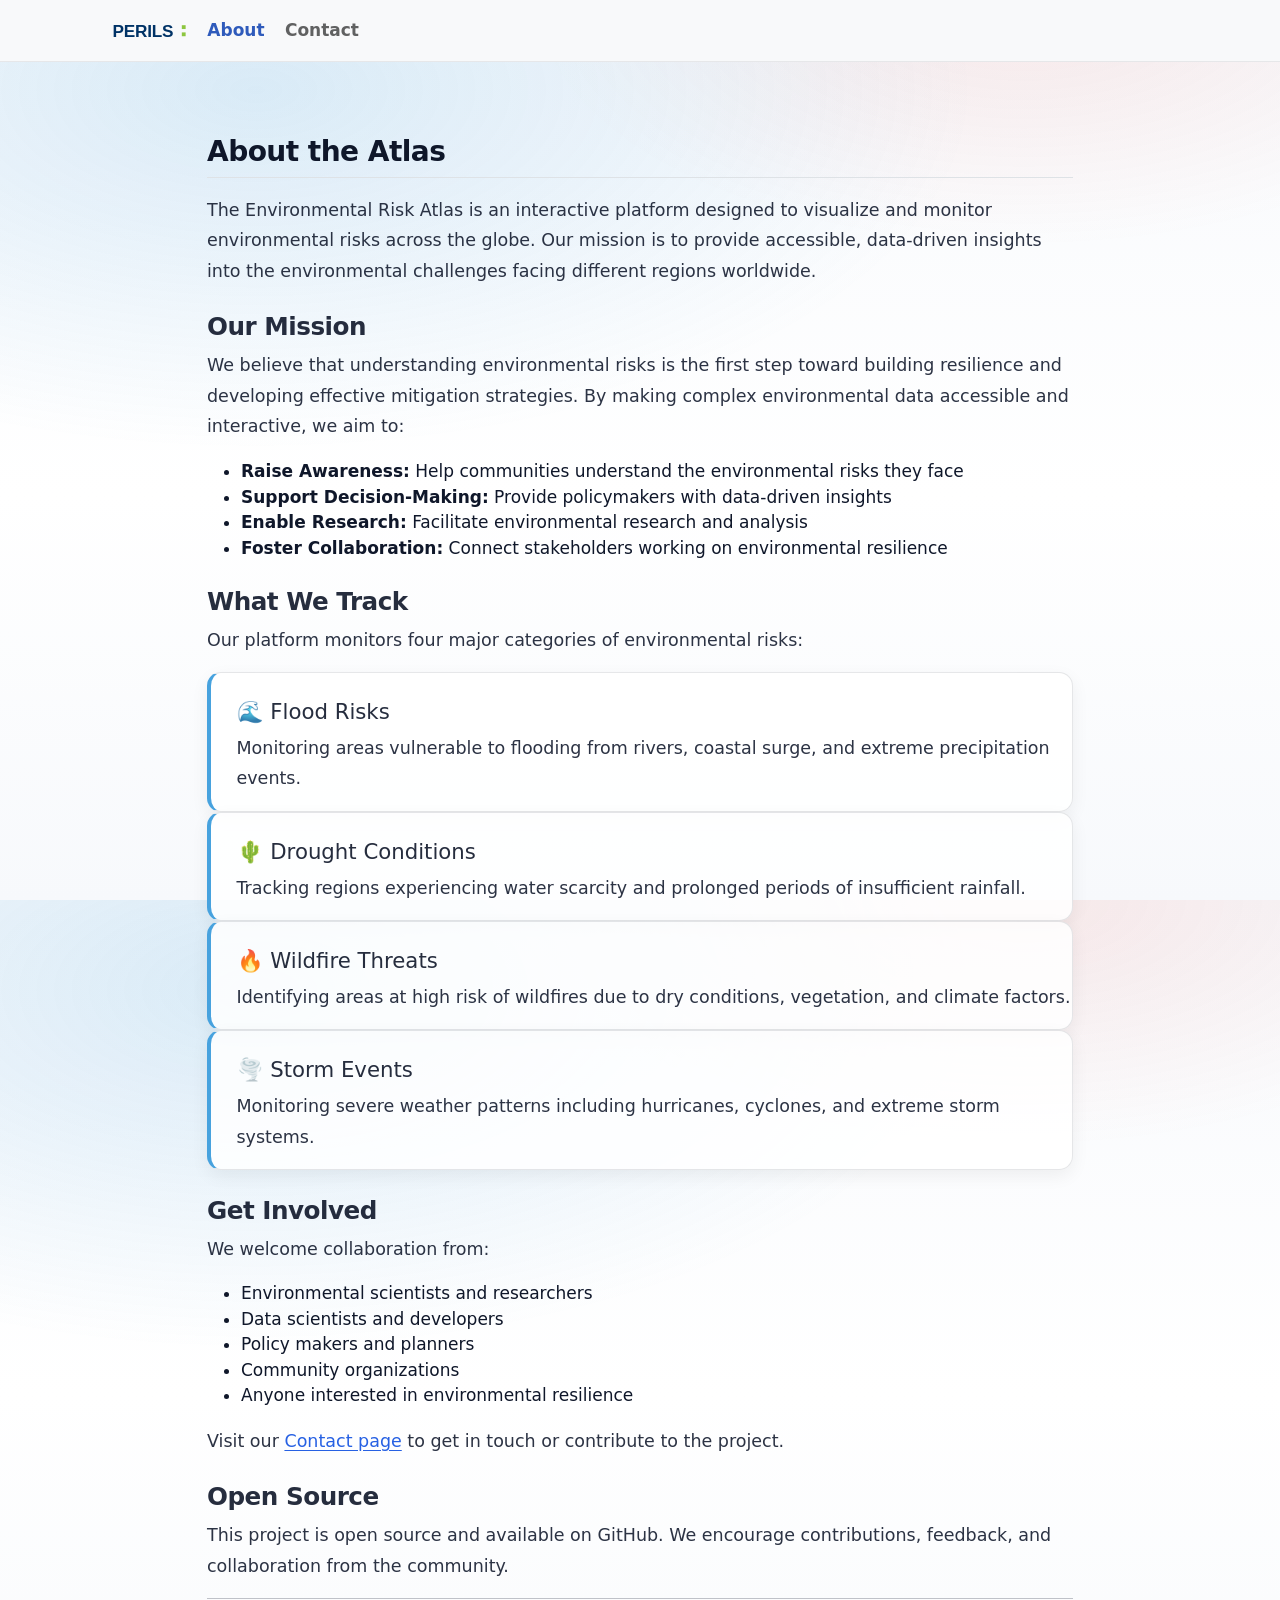
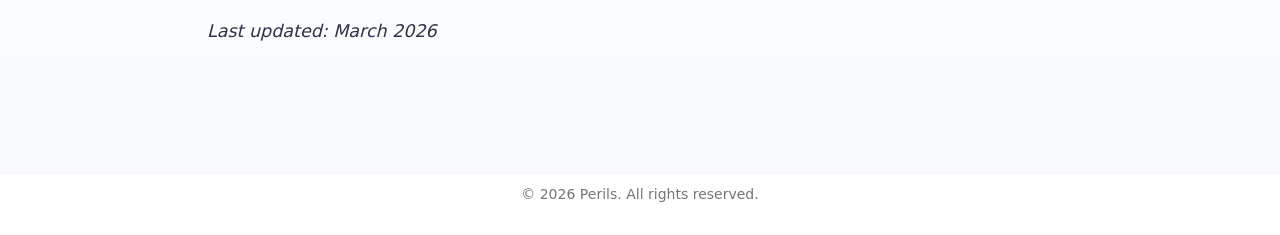
==== docs/pages/about.html @ 340e7e7e "Initial commit" ====
<!DOCTYPE html>
<html xmlns="http://www.w3.org/1999/xhtml" lang="en" xml:lang="en"><head>

<meta charset="utf-8">
<meta name="generator" content="quarto-1.8.25">

<meta name="viewport" content="width=device-width, initial-scale=1.0, user-scalable=yes">


<title>about</title>
<style>
code{white-space: pre-wrap;}
span.smallcaps{font-variant: small-caps;}
div.columns{display: flex; gap: min(4vw, 1.5em);}
div.column{flex: auto; overflow-x: auto;}
div.hanging-indent{margin-left: 1.5em; text-indent: -1.5em;}
ul.task-list{list-style: none;}
ul.task-list li input[type="checkbox"] {
  width: 0.8em;
  margin: 0 0.8em 0.2em -1em; /* quarto-specific, see https://github.com/quarto-dev/quarto-cli/issues/4556 */ 
  vertical-align: middle;
}
</style>


<script src="../site_libs/quarto-nav/quarto-nav.js"></script>
<script src="../site_libs/quarto-nav/headroom.min.js"></script>
<script src="../site_libs/clipboard/clipboard.min.js"></script>
<script src="../site_libs/quarto-search/autocomplete.umd.js"></script>
<script src="../site_libs/quarto-search/fuse.min.js"></script>
<script src="../site_libs/quarto-search/quarto-search.js"></script>
<meta name="quarto:offset" content="../">
<script src="../site_libs/quarto-html/quarto.js" type="module"></script>
<script src="../site_libs/quarto-html/tabsets/tabsets.js" type="module"></script>
<script src="../site_libs/quarto-html/axe/axe-check.js" type="module"></script>
<script src="../site_libs/quarto-html/popper.min.js"></script>
<script src="../site_libs/quarto-html/tippy.umd.min.js"></script>
<script src="../site_libs/quarto-html/anchor.min.js"></script>
<link href="../site_libs/quarto-html/tippy.css" rel="stylesheet">
<link href="../site_libs/quarto-html/quarto-syntax-highlighting-7b89279ff1a6dce999919e0e67d4d9ec.css" rel="stylesheet" id="quarto-text-highlighting-styles">
<script src="../site_libs/bootstrap/bootstrap.min.js"></script>
<link href="../site_libs/bootstrap/bootstrap-icons.css" rel="stylesheet">
<link href="../site_libs/bootstrap/bootstrap-a2e72b71af42ebea85185b4bf20b2885.min.css" rel="stylesheet" append-hash="true" id="quarto-bootstrap" data-mode="light">
<script id="quarto-search-options" type="application/json">{
  "location": "navbar",
  "copy-button": false,
  "collapse-after": 3,
  "panel-placement": "end",
  "type": "overlay",
  "limit": 50,
  "keyboard-shortcut": [
    "f",
    "/",
    "s"
  ],
  "show-item-context": false,
  "language": {
    "search-no-results-text": "No results",
    "search-matching-documents-text": "matching documents",
    "search-copy-link-title": "Copy link to search",
    "search-hide-matches-text": "Hide additional matches",
    "search-more-match-text": "more match in this document",
    "search-more-matches-text": "more matches in this document",
    "search-clear-button-title": "Clear",
    "search-text-placeholder": "",
    "search-detached-cancel-button-title": "Cancel",
    "search-submit-button-title": "Submit",
    "search-label": "Search"
  }
}</script>
<style>html{ scroll-behavior: smooth; }</style>


<link rel="stylesheet" href="../assets/styles.css">
</head>

<body class="nav-fixed fullcontent quarto-light">

<div id="quarto-search-results"></div>
  <header id="quarto-header" class="headroom fixed-top">
    <nav class="navbar navbar-expand-lg " data-bs-theme="dark">
      <div class="navbar-container container-fluid">
      <div class="navbar-brand-container mx-auto">
    <a href="../index.html" class="navbar-brand navbar-brand-logo">
    <img src="../assets/logo.svg" alt="" class="navbar-logo light-content">
    <img src="../assets/logo.svg" alt="" class="navbar-logo dark-content">
    </a>
  </div>
            <div id="quarto-search" class="" title="Search"></div>
          <button class="navbar-toggler" type="button" data-bs-toggle="collapse" data-bs-target="#navbarCollapse" aria-controls="navbarCollapse" role="menu" aria-expanded="false" aria-label="Toggle navigation" onclick="if (window.quartoToggleHeadroom) { window.quartoToggleHeadroom(); }">
  <span class="navbar-toggler-icon"></span>
</button>
          <div class="collapse navbar-collapse" id="navbarCollapse">
            <ul class="navbar-nav navbar-nav-scroll me-auto">
  <li class="nav-item">
    <a class="nav-link active" href="../pages/about.html" aria-current="page"> 
<span class="menu-text">About</span></a>
  </li>  
  <li class="nav-item">
    <a class="nav-link" href="../pages/contact.html"> 
<span class="menu-text">Contact</span></a>
  </li>  
</ul>
          </div> <!-- /navcollapse -->
            <div class="quarto-navbar-tools">
</div>
      </div> <!-- /container-fluid -->
    </nav>
</header>
<!-- content -->
<div id="quarto-content" class="quarto-container page-columns page-rows-contents page-layout-article page-navbar">
<!-- sidebar -->
<!-- margin-sidebar -->
    
<!-- main -->
<main class="content" id="quarto-document-content"><header id="title-block-header" class="quarto-title-block"></header>




<section id="about-the-atlas" class="level2 content-wrap">
<h2 class="anchored" data-anchor-id="about-the-atlas">About the Atlas</h2>
<p>The Environmental Risk Atlas is an interactive platform designed to visualize and monitor environmental risks across the globe. Our mission is to provide accessible, data-driven insights into the environmental challenges facing different regions worldwide.</p>
<section id="our-mission" class="level3">
<h3 class="anchored" data-anchor-id="our-mission">Our Mission</h3>
<p>We believe that understanding environmental risks is the first step toward building resilience and developing effective mitigation strategies. By making complex environmental data accessible and interactive, we aim to:</p>
<ul>
<li><strong>Raise Awareness:</strong> Help communities understand the environmental risks they face</li>
<li><strong>Support Decision-Making:</strong> Provide policymakers with data-driven insights</li>
<li><strong>Enable Research:</strong> Facilitate environmental research and analysis</li>
<li><strong>Foster Collaboration:</strong> Connect stakeholders working on environmental resilience</li>
</ul>
</section>
<section id="what-we-track" class="level3">
<h3 class="anchored" data-anchor-id="what-we-track">What We Track</h3>
<p>Our platform monitors four major categories of environmental risks:</p>
<section id="flood-risks" class="level4 feature-card">
<h4 class="anchored" data-anchor-id="flood-risks">🌊 Flood Risks</h4>
<p>Monitoring areas vulnerable to flooding from rivers, coastal surge, and extreme precipitation events.</p>
</section>
<section id="drought-conditions" class="level4 feature-card">
<h4 class="anchored" data-anchor-id="drought-conditions">🌵 Drought Conditions</h4>
<p>Tracking regions experiencing water scarcity and prolonged periods of insufficient rainfall.</p>
</section>
<section id="wildfire-threats" class="level4 feature-card">
<h4 class="anchored" data-anchor-id="wildfire-threats">🔥 Wildfire Threats</h4>
<p>Identifying areas at high risk of wildfires due to dry conditions, vegetation, and climate factors.</p>
</section>
<section id="storm-events" class="level4 feature-card">
<h4 class="anchored" data-anchor-id="storm-events">🌪️ Storm Events</h4>
<p>Monitoring severe weather patterns including hurricanes, cyclones, and extreme storm systems.</p>
</section>
</section>
<section id="get-involved" class="level3">
<h3 class="anchored" data-anchor-id="get-involved">Get Involved</h3>
<p>We welcome collaboration from:</p>
<ul>
<li>Environmental scientists and researchers</li>
<li>Data scientists and developers</li>
<li>Policy makers and planners</li>
<li>Community organizations</li>
<li>Anyone interested in environmental resilience</li>
</ul>
<p>Visit our <a href="../pages/contact.html">Contact page</a> to get in touch or contribute to the project.</p>
</section>
<section id="open-source" class="level3">
<h3 class="anchored" data-anchor-id="open-source">Open Source</h3>
<p>This project is open source and available on GitHub. We encourage contributions, feedback, and collaboration from the community.</p>
<hr>
<p><em>Last updated: March 2026</em></p>
</section>
</section>



</main> <!-- /main -->
<script id="quarto-html-after-body" type="application/javascript">
  window.document.addEventListener("DOMContentLoaded", function (event) {
    const icon = "";
    const anchorJS = new window.AnchorJS();
    anchorJS.options = {
      placement: 'right',
      icon: icon
    };
    anchorJS.add('.anchored');
    const isCodeAnnotation = (el) => {
      for (const clz of el.classList) {
        if (clz.startsWith('code-annotation-')) {                     
          return true;
        }
      }
      return false;
    }
    const onCopySuccess = function(e) {
      // button target
      const button = e.trigger;
      // don't keep focus
      button.blur();
      // flash "checked"
      button.classList.add('code-copy-button-checked');
      var currentTitle = button.getAttribute("title");
      button.setAttribute("title", "Copied!");
      let tooltip;
      if (window.bootstrap) {
        button.setAttribute("data-bs-toggle", "tooltip");
        button.setAttribute("data-bs-placement", "left");
        button.setAttribute("data-bs-title", "Copied!");
        tooltip = new bootstrap.Tooltip(button, 
          { trigger: "manual", 
            customClass: "code-copy-button-tooltip",
            offset: [0, -8]});
        tooltip.show();    
      }
      setTimeout(function() {
        if (tooltip) {
          tooltip.hide();
          button.removeAttribute("data-bs-title");
          button.removeAttribute("data-bs-toggle");
          button.removeAttribute("data-bs-placement");
        }
        button.setAttribute("title", currentTitle);
        button.classList.remove('code-copy-button-checked');
      }, 1000);
      // clear code selection
      e.clearSelection();
    }
    const getTextToCopy = function(trigger) {
      const outerScaffold = trigger.parentElement.cloneNode(true);
      const codeEl = outerScaffold.querySelector('code');
      for (const childEl of codeEl.children) {
        if (isCodeAnnotation(childEl)) {
          childEl.remove();
        }
      }
      return codeEl.innerText;
    }
    const clipboard = new window.ClipboardJS('.code-copy-button:not([data-in-quarto-modal])', {
      text: getTextToCopy
    });
    clipboard.on('success', onCopySuccess);
    if (window.document.getElementById('quarto-embedded-source-code-modal')) {
      const clipboardModal = new window.ClipboardJS('.code-copy-button[data-in-quarto-modal]', {
        text: getTextToCopy,
        container: window.document.getElementById('quarto-embedded-source-code-modal')
      });
      clipboardModal.on('success', onCopySuccess);
    }
      var localhostRegex = new RegExp(/^(?:http|https):\/\/localhost\:?[0-9]*\//);
      var mailtoRegex = new RegExp(/^mailto:/);
        var filterRegex = new RegExp('/' + window.location.host + '/');
      var isInternal = (href) => {
          return filterRegex.test(href) || localhostRegex.test(href) || mailtoRegex.test(href);
      }
      // Inspect non-navigation links and adorn them if external
     var links = window.document.querySelectorAll('a[href]:not(.nav-link):not(.navbar-brand):not(.toc-action):not(.sidebar-link):not(.sidebar-item-toggle):not(.pagination-link):not(.no-external):not([aria-hidden]):not(.dropdown-item):not(.quarto-navigation-tool):not(.about-link)');
      for (var i=0; i<links.length; i++) {
        const link = links[i];
        if (!isInternal(link.href)) {
          // undo the damage that might have been done by quarto-nav.js in the case of
          // links that we want to consider external
          if (link.dataset.originalHref !== undefined) {
            link.href = link.dataset.originalHref;
          }
            // target, if specified
            link.setAttribute("target", "_blank");
            if (link.getAttribute("rel") === null) {
              link.setAttribute("rel", "noopener");
            }
        }
      }
    function tippyHover(el, contentFn, onTriggerFn, onUntriggerFn) {
      const config = {
        allowHTML: true,
        maxWidth: 500,
        delay: 100,
        arrow: false,
        appendTo: function(el) {
            return el.parentElement;
        },
        interactive: true,
        interactiveBorder: 10,
        theme: 'quarto',
        placement: 'bottom-start',
      };
      if (contentFn) {
        config.content = contentFn;
      }
      if (onTriggerFn) {
        config.onTrigger = onTriggerFn;
      }
      if (onUntriggerFn) {
        config.onUntrigger = onUntriggerFn;
      }
      window.tippy(el, config); 
    }
    const noterefs = window.document.querySelectorAll('a[role="doc-noteref"]');
    for (var i=0; i<noterefs.length; i++) {
      const ref = noterefs[i];
      tippyHover(ref, function() {
        // use id or data attribute instead here
        let href = ref.getAttribute('data-footnote-href') || ref.getAttribute('href');
        try { href = new URL(href).hash; } catch {}
        const id = href.replace(/^#\/?/, "");
        const note = window.document.getElementById(id);
        if (note) {
          return note.innerHTML;
        } else {
          return "";
        }
      });
    }
    const xrefs = window.document.querySelectorAll('a.quarto-xref');
    const processXRef = (id, note) => {
      // Strip column container classes
      const stripColumnClz = (el) => {
        el.classList.remove("page-full", "page-columns");
        if (el.children) {
          for (const child of el.children) {
            stripColumnClz(child);
          }
        }
      }
      stripColumnClz(note)
      if (id === null || id.startsWith('sec-')) {
        // Special case sections, only their first couple elements
        const container = document.createElement("div");
        if (note.children && note.children.length > 2) {
          container.appendChild(note.children[0].cloneNode(true));
          for (let i = 1; i < note.children.length; i++) {
            const child = note.children[i];
            if (child.tagName === "P" && child.innerText === "") {
              continue;
            } else {
              container.appendChild(child.cloneNode(true));
              break;
            }
          }
          if (window.Quarto?.typesetMath) {
            window.Quarto.typesetMath(container);
          }
          return container.innerHTML
        } else {
          if (window.Quarto?.typesetMath) {
            window.Quarto.typesetMath(note);
          }
          return note.innerHTML;
        }
      } else {
        // Remove any anchor links if they are present
        const anchorLink = note.querySelector('a.anchorjs-link');
        if (anchorLink) {
          anchorLink.remove();
        }
        if (window.Quarto?.typesetMath) {
          window.Quarto.typesetMath(note);
        }
        if (note.classList.contains("callout")) {
          return note.outerHTML;
        } else {
          return note.innerHTML;
        }
      }
    }
    for (var i=0; i<xrefs.length; i++) {
      const xref = xrefs[i];
      tippyHover(xref, undefined, function(instance) {
        instance.disable();
        let url = xref.getAttribute('href');
        let hash = undefined; 
        if (url.startsWith('#')) {
          hash = url;
        } else {
          try { hash = new URL(url).hash; } catch {}
        }
        if (hash) {
          const id = hash.replace(/^#\/?/, "");
          const note = window.document.getElementById(id);
          if (note !== null) {
            try {
              const html = processXRef(id, note.cloneNode(true));
              instance.setContent(html);
            } finally {
              instance.enable();
              instance.show();
            }
          } else {
            // See if we can fetch this
            fetch(url.split('#')[0])
            .then(res => res.text())
            .then(html => {
              const parser = new DOMParser();
              const htmlDoc = parser.parseFromString(html, "text/html");
              const note = htmlDoc.getElementById(id);
              if (note !== null) {
                const html = processXRef(id, note);
                instance.setContent(html);
              } 
            }).finally(() => {
              instance.enable();
              instance.show();
            });
          }
        } else {
          // See if we can fetch a full url (with no hash to target)
          // This is a special case and we should probably do some content thinning / targeting
          fetch(url)
          .then(res => res.text())
          .then(html => {
            const parser = new DOMParser();
            const htmlDoc = parser.parseFromString(html, "text/html");
            const note = htmlDoc.querySelector('main.content');
            if (note !== null) {
              // This should only happen for chapter cross references
              // (since there is no id in the URL)
              // remove the first header
              if (note.children.length > 0 && note.children[0].tagName === "HEADER") {
                note.children[0].remove();
              }
              const html = processXRef(null, note);
              instance.setContent(html);
            } 
          }).finally(() => {
            instance.enable();
            instance.show();
          });
        }
      }, function(instance) {
      });
    }
        let selectedAnnoteEl;
        const selectorForAnnotation = ( cell, annotation) => {
          let cellAttr = 'data-code-cell="' + cell + '"';
          let lineAttr = 'data-code-annotation="' +  annotation + '"';
          const selector = 'span[' + cellAttr + '][' + lineAttr + ']';
          return selector;
        }
        const selectCodeLines = (annoteEl) => {
          const doc = window.document;
          const targetCell = annoteEl.getAttribute("data-target-cell");
          const targetAnnotation = annoteEl.getAttribute("data-target-annotation");
          const annoteSpan = window.document.querySelector(selectorForAnnotation(targetCell, targetAnnotation));
          const lines = annoteSpan.getAttribute("data-code-lines").split(",");
          const lineIds = lines.map((line) => {
            return targetCell + "-" + line;
          })
          let top = null;
          let height = null;
          let parent = null;
          if (lineIds.length > 0) {
              //compute the position of the single el (top and bottom and make a div)
              const el = window.document.getElementById(lineIds[0]);
              top = el.offsetTop;
              height = el.offsetHeight;
              parent = el.parentElement.parentElement;
            if (lineIds.length > 1) {
              const lastEl = window.document.getElementById(lineIds[lineIds.length - 1]);
              const bottom = lastEl.offsetTop + lastEl.offsetHeight;
              height = bottom - top;
            }
            if (top !== null && height !== null && parent !== null) {
              // cook up a div (if necessary) and position it 
              let div = window.document.getElementById("code-annotation-line-highlight");
              if (div === null) {
                div = window.document.createElement("div");
                div.setAttribute("id", "code-annotation-line-highlight");
                div.style.position = 'absolute';
                parent.appendChild(div);
              }
              div.style.top = top - 2 + "px";
              div.style.height = height + 4 + "px";
              div.style.left = 0;
              let gutterDiv = window.document.getElementById("code-annotation-line-highlight-gutter");
              if (gutterDiv === null) {
                gutterDiv = window.document.createElement("div");
                gutterDiv.setAttribute("id", "code-annotation-line-highlight-gutter");
                gutterDiv.style.position = 'absolute';
                const codeCell = window.document.getElementById(targetCell);
                const gutter = codeCell.querySelector('.code-annotation-gutter');
                gutter.appendChild(gutterDiv);
              }
              gutterDiv.style.top = top - 2 + "px";
              gutterDiv.style.height = height + 4 + "px";
            }
            selectedAnnoteEl = annoteEl;
          }
        };
        const unselectCodeLines = () => {
          const elementsIds = ["code-annotation-line-highlight", "code-annotation-line-highlight-gutter"];
          elementsIds.forEach((elId) => {
            const div = window.document.getElementById(elId);
            if (div) {
              div.remove();
            }
          });
          selectedAnnoteEl = undefined;
        };
          // Handle positioning of the toggle
      window.addEventListener(
        "resize",
        throttle(() => {
          elRect = undefined;
          if (selectedAnnoteEl) {
            selectCodeLines(selectedAnnoteEl);
          }
        }, 10)
      );
      function throttle(fn, ms) {
      let throttle = false;
      let timer;
        return (...args) => {
          if(!throttle) { // first call gets through
              fn.apply(this, args);
              throttle = true;
          } else { // all the others get throttled
              if(timer) clearTimeout(timer); // cancel #2
              timer = setTimeout(() => {
                fn.apply(this, args);
                timer = throttle = false;
              }, ms);
          }
        };
      }
        // Attach click handler to the DT
        const annoteDls = window.document.querySelectorAll('dt[data-target-cell]');
        for (const annoteDlNode of annoteDls) {
          annoteDlNode.addEventListener('click', (event) => {
            const clickedEl = event.target;
            if (clickedEl !== selectedAnnoteEl) {
              unselectCodeLines();
              const activeEl = window.document.querySelector('dt[data-target-cell].code-annotation-active');
              if (activeEl) {
                activeEl.classList.remove('code-annotation-active');
              }
              selectCodeLines(clickedEl);
              clickedEl.classList.add('code-annotation-active');
            } else {
              // Unselect the line
              unselectCodeLines();
              clickedEl.classList.remove('code-annotation-active');
            }
          });
        }
    const findCites = (el) => {
      const parentEl = el.parentElement;
      if (parentEl) {
        const cites = parentEl.dataset.cites;
        if (cites) {
          return {
            el,
            cites: cites.split(' ')
          };
        } else {
          return findCites(el.parentElement)
        }
      } else {
        return undefined;
      }
    };
    var bibliorefs = window.document.querySelectorAll('a[role="doc-biblioref"]');
    for (var i=0; i<bibliorefs.length; i++) {
      const ref = bibliorefs[i];
      const citeInfo = findCites(ref);
      if (citeInfo) {
        tippyHover(citeInfo.el, function() {
          var popup = window.document.createElement('div');
          citeInfo.cites.forEach(function(cite) {
            var citeDiv = window.document.createElement('div');
            citeDiv.classList.add('hanging-indent');
            citeDiv.classList.add('csl-entry');
            var biblioDiv = window.document.getElementById('ref-' + cite);
            if (biblioDiv) {
              citeDiv.innerHTML = biblioDiv.innerHTML;
            }
            popup.appendChild(citeDiv);
          });
          return popup.innerHTML;
        });
      }
    }
  });
  </script>
</div> <!-- /content -->
<footer class="footer">
  <div class="nav-footer">
    <div class="nav-footer-left">
      &nbsp;
    </div>   
    <div class="nav-footer-center">
<p>© 2026 Perils. All rights reserved.</p>
</div>
    <div class="nav-footer-right">
      <ul class="footer-items list-unstyled">
    <li class="nav-item compact">
    <a class="nav-link" href="https://github.com/Amareteklay/perils">
      <i class="bi bi-github" role="img">
</i> 
    </a>
  </li>  
</ul>
    </div>
  </div>
</footer>




<script src="../site_libs/quarto-html/zenscroll-min.js"></script>
</body></html>
---- docs/site_libs/quarto-html/tippy.css ----
.tippy-box[data-animation=fade][data-state=hidden]{opacity:0}[data-tippy-root]{max-width:calc(100vw - 10px)}.tippy-box{position:relative;background-color:#333;color:#fff;border-radius:4px;font-size:14px;line-height:1.4;white-space:normal;outline:0;transition-property:transform,visibility,opacity}.tippy-box[data-placement^=top]>.tippy-arrow{bottom:0}.tippy-box[data-placement^=top]>.tippy-arrow:before{bottom:-7px;left:0;border-width:8px 8px 0;border-top-color:initial;transform-origin:center top}.tippy-box[data-placement^=bottom]>.tippy-arrow{top:0}.tippy-box[data-placement^=bottom]>.tippy-arrow:before{top:-7px;left:0;border-width:0 8px 8px;border-bottom-color:initial;transform-origin:center bottom}.tippy-box[data-placement^=left]>.tippy-arrow{right:0}.tippy-box[data-placement^=left]>.tippy-arrow:before{border-width:8px 0 8px 8px;border-left-color:initial;right:-7px;transform-origin:center left}.tippy-box[data-placement^=right]>.tippy-arrow{left:0}.tippy-box[data-placement^=right]>.tippy-arrow:before{left:-7px;border-width:8px 8px 8px 0;border-right-color:initial;transform-origin:center right}.tippy-box[data-inertia][data-state=visible]{transition-timing-function:cubic-bezier(.54,1.5,.38,1.11)}.tippy-arrow{width:16px;height:16px;color:#333}.tippy-arrow:before{content:"";position:absolute;border-color:transparent;border-style:solid}.tippy-content{position:relative;padding:5px 9px;z-index:1}
---- docs/site_libs/quarto-html/quarto-syntax-highlighting-7b89279ff1a6dce999919e0e67d4d9ec.css ----
/* quarto syntax highlight colors */
:root {
  --quarto-hl-ot-color: #003B4F;
  --quarto-hl-at-color: #657422;
  --quarto-hl-ss-color: #20794D;
  --quarto-hl-an-color: #5E5E5E;
  --quarto-hl-fu-color: #4758AB;
  --quarto-hl-st-color: #20794D;
  --quarto-hl-cf-color: #003B4F;
  --quarto-hl-op-color: #5E5E5E;
  --quarto-hl-er-color: #AD0000;
  --quarto-hl-bn-color: #AD0000;
  --quarto-hl-al-color: #AD0000;
  --quarto-hl-va-color: #111111;
  --quarto-hl-bu-color: inherit;
  --quarto-hl-ex-color: inherit;
  --quarto-hl-pp-color: #AD0000;
  --quarto-hl-in-color: #5E5E5E;
  --quarto-hl-vs-color: #20794D;
  --quarto-hl-wa-color: #5E5E5E;
  --quarto-hl-do-color: #5E5E5E;
  --quarto-hl-im-color: #00769E;
  --quarto-hl-ch-color: #20794D;
  --quarto-hl-dt-color: #AD0000;
  --quarto-hl-fl-color: #AD0000;
  --quarto-hl-co-color: #5E5E5E;
  --quarto-hl-cv-color: #5E5E5E;
  --quarto-hl-cn-color: #8f5902;
  --quarto-hl-sc-color: #5E5E5E;
  --quarto-hl-dv-color: #AD0000;
  --quarto-hl-kw-color: #003B4F;
}

/* other quarto variables */
:root {
  --quarto-font-monospace: SFMono-Regular, Menlo, Monaco, Consolas, "Liberation Mono", "Courier New", monospace;
}

/* syntax highlight based on Pandoc's rules */
pre > code.sourceCode > span {
  color: #003B4F;
}

code.sourceCode > span {
  color: #003B4F;
}

div.sourceCode,
div.sourceCode pre.sourceCode {
  color: #003B4F;
}

/* Normal */
code span {
  color: #003B4F;
}

/* Alert */
code span.al {
  color: #AD0000;
  font-style: inherit;
}

/* Annotation */
code span.an {
  color: #5E5E5E;
  font-style: inherit;
}

/* Attribute */
code span.at {
  color: #657422;
  font-style: inherit;
}

/* BaseN */
code span.bn {
  color: #AD0000;
  font-style: inherit;
}

/* BuiltIn */
code span.bu {
  font-style: inherit;
}

/* ControlFlow */
code span.cf {
  color: #003B4F;
  font-weight: bold;
  font-style: inherit;
}

/* Char */
code span.ch {
  color: #20794D;
  font-style: inherit;
}

/* Constant */
code span.cn {
  color: #8f5902;
  font-style: inherit;
}

/* Comment */
code span.co {
  color: #5E5E5E;
  font-style: inherit;
}

/* CommentVar */
code span.cv {
  color: #5E5E5E;
  font-style: italic;
}

/* Documentation */
code span.do {
  color: #5E5E5E;
  font-style: italic;
}

/* DataType */
code span.dt {
  color: #AD0000;
  font-style: inherit;
}

/* DecVal */
code span.dv {
  color: #AD0000;
  font-style: inherit;
}

/* Error */
code span.er {
  color: #AD0000;
  font-style: inherit;
}

/* Extension */
code span.ex {
  font-style: inherit;
}

/* Float */
code span.fl {
  color: #AD0000;
  font-style: inherit;
}

/* Function */
code span.fu {
  color: #4758AB;
  font-style: inherit;
}

/* Import */
code span.im {
  color: #00769E;
  font-style: inherit;
}

/* Information */
code span.in {
  color: #5E5E5E;
  font-style: inherit;
}

/* Keyword */
code span.kw {
  color: #003B4F;
  font-weight: bold;
  font-style: inherit;
}

/* Operator */
code span.op {
  color: #5E5E5E;
  font-style: inherit;
}

/* Other */
code span.ot {
  color: #003B4F;
  font-style: inherit;
}

/* Preprocessor */
code span.pp {
  color: #AD0000;
  font-style: inherit;
}

/* SpecialChar */
code span.sc {
  color: #5E5E5E;
  font-style: inherit;
}

/* SpecialString */
code span.ss {
  color: #20794D;
  font-style: inherit;
}

/* String */
code span.st {
  color: #20794D;
  font-style: inherit;
}

/* Variable */
code span.va {
  color: #111111;
  font-style: inherit;
}

/* VerbatimString */
code span.vs {
  color: #20794D;
  font-style: inherit;
}

/* Warning */
code span.wa {
  color: #5E5E5E;
  font-style: italic;
}

.prevent-inlining {
  content: "</";
}

/*# sourceMappingURL=3944bc705cfaf4c80e56f77c5205168a.css.map */
---- docs/assets/styles.css ----
/* =========================================================
   Perils — Modern polish + dashboard UI + Observable Inputs
   Save as: assets/styles.css
   ========================================================= */

/* ---------- Design tokens ---------- */
:root{
  --surface: rgba(255,255,255,0.86);
  --text: #0f172a;
  --muted: #475569;

  --primary-color: #2c3e50;
  --secondary-color: #3498db;

  --radius: 14px;

  --shadow-sm: 0 6px 18px rgba(2, 8, 23, 0.06);
  --shadow-md: 0 18px 40px rgba(2, 8, 23, 0.10);

  --border: rgba(15, 23, 42, 0.10);
}

/* ---------- Base ---------- */
body{
  color: var(--text);
  font-family: system-ui, -apple-system, "Segoe UI", Roboto, Arial, sans-serif;
  -webkit-font-smoothing: antialiased;
  -moz-osx-font-smoothing: grayscale;

  background:
    radial-gradient(1200px 600px at 20% 10%, rgba(52,152,219,0.16), transparent 60%),
    radial-gradient(900px 450px at 80% 0%, rgba(231,76,60,0.10), transparent 55%),
    linear-gradient(180deg, #f7f9fc 0%, #ffffff 55%, #f7f9fc 100%);
}

#quarto-content, .page-columns, main.content{
  padding-top: 1.25rem;
}

h1, h2, h3{ letter-spacing: -0.02em; }
h1{ font-weight: 750; line-height: 1.1; }
h2{ font-weight: 700; margin-top: 2rem; }

/* ---------- Navbar ---------- */
.navbar{
  border-bottom: 1px solid rgba(15,23,42,0.08);
  backdrop-filter: blur(10px);
}
.navbar .navbar-brand{
  font-weight: 700;
  letter-spacing: -0.01em;
}
.navbar .nav-link{
  font-weight: 600;
  opacity: 0.92;
}
.navbar .nav-link:hover{ opacity: 1; }

.navbar-dark{
  background: rgba(15,23,42,0.92) !important;
  border-bottom: 1px solid rgba(255,255,255,0.10);
}

.navbar .container-fluid{
  max-width: 1100px;
  margin: 0 auto;
}

/* ---------- Cards / sections ---------- */
.card, .filter-section, .feature-card, .about-section, .contact-form{
  background: var(--surface);
  border: 1px solid var(--border);
  border-radius: var(--radius);
  box-shadow: var(--shadow-sm);
}

.filter-section{ padding: 1.25rem; }

.feature-card{
  border-left: 4px solid rgba(52,152,219,0.9);
  padding-left: 1.5rem;
}

/* ---------- Stat cards ---------- */
.stat-card{
  border-radius: var(--radius);
  box-shadow: var(--shadow-md);
  padding: 1.5rem 1.25rem;
  position: relative;
  overflow: hidden;
}
.stat-card::after{
  content:"";
  position:absolute;
  inset:-60px -60px auto auto;
  width: 180px;
  height: 180px;
  background: radial-gradient(circle at 30% 30%, rgba(255,255,255,0.35), transparent 60%);
  transform: rotate(10deg);
}
.stat-card h3{ font-size: 2.2rem; margin: 0; }
.stat-card p{ margin: 0.45rem 0 0 0; opacity: 0.92; }

/* ---------- Hero ---------- */
.hero{ margin: 0.5rem 0 1.25rem 0; }
.hero-inner{
  padding: 1.25rem;
  border-radius: 16px;
  border: 1px solid rgba(15,23,42,0.10);
  background: rgba(255,255,255,0.86);
  box-shadow: 0 16px 38px rgba(2,8,23,0.08);
}
.hero h1{ margin: 0 0 0.35rem 0; }
.hero-subtitle{
  color: var(--muted);
  font-size: 1.05rem;
  line-height: 1.55;
}

/* ---------- KPI grid ---------- */
.kpi-grid{
  display: grid;
  grid-template-columns: 1fr;
  gap: 0.85rem;
  margin: 0.85rem 0 0 0;
}

/* ---------- Map container ---------- */
.map-container{
  height: 650px;
  width: 100%;
  border-radius: 16px;
  overflow: hidden;
  border: 1px solid rgba(15,23,42,0.10);
  box-shadow: 0 18px 42px rgba(2,8,23,0.10);
  background: rgba(255,255,255,0.94);
  position: relative;
}
.map-inner{ height: 100%; width: 100%; }

.leaflet-control{
  border-radius: 12px !important;
  overflow: hidden;
  box-shadow: 0 10px 26px rgba(2,8,23,0.14);
}
.leaflet-bar a{ border-radius: 0 !important; }

/* ---------- Legend ---------- */
.legend{
  display: flex;
  gap: 14px;
  flex-wrap: wrap;
  margin-top: 12px;
  padding: 10px 12px;
  border-radius: 14px;
  border: 1px solid rgba(15,23,42,0.10);
  background: rgba(255,255,255,0.86);
}
.legend-item{
  display: inline-flex;
  align-items: center;
  gap: 8px;
  font-weight: 600;
  color: #334155;
}
.legend-item::before{
  content:"";
  width: 12px;
  height: 12px;
  border-radius: 999px;
  display: inline-block;
  box-shadow: 0 6px 14px rgba(2,8,23,0.15);
}
.legend-item:nth-child(1)::before{ background: #3498db; }
.legend-item:nth-child(2)::before{ background: #f39c12; }
.legend-item:nth-child(3)::before{ background: #e74c3c; }
.legend-item:nth-child(4)::before{ background: #9b59b6; }

/* =========================================================
   Contact form (Observable Inputs) — cleaned + fixed layout
   ========================================================= */

.contact-form{
  max-width: 750px;
  margin: 1.5rem auto;
  padding: 1.25rem;
}

/* Hide Quarto code copy button inside the card */
.contact-form .code-copy-button{ display: none !important; }

/* Kill Observable “blue bar” borders and padding */
.contact-form .observablehq,
.contact-form .observablehq--inspect,
.contact-form .observablehq--field,
.contact-form form,
.contact-form fieldset{
  border-left: none !important;
  padding-left: 0 !important;
  max-width: 100% !important;
}

/* Force single-column stacking (fixes textarea + button placement) */
.contact-form form{
  display: grid !important;
  grid-template-columns: 1fr !important;
  gap: 0.6rem !important;
  margin: 0 0 0.9rem 0 !important;
}

/* Labels */
.contact-form form > label{
  font-weight: 650;
  color: rgba(15,23,42,0.80);
  margin: 0;
}

/* Controls */
.contact-form input,
.contact-form select,
.contact-form textarea{
  width: 100% !important;
  box-sizing: border-box;
  padding: 0.7rem 0.85rem;
  border: 1px solid rgba(15,23,42,0.14);
  border-radius: 12px;
  font-size: 1rem;
  background: rgba(255,255,255,0.92);
  transition: box-shadow 0.2s, border-color 0.2s;
}

/* Select arrow */
.contact-form select{
  appearance: none;
  background-image:
    linear-gradient(45deg, transparent 50%, rgba(15,23,42,0.55) 50%),
    linear-gradient(135deg, rgba(15,23,42,0.55) 50%, transparent 50%);
  background-position:
    calc(100% - 18px) 50%,
    calc(100% - 13px) 50%;
  background-size: 6px 6px, 6px 6px;
  background-repeat: no-repeat;
  padding-right: 2.25rem;
}

/* Focus */
.contact-form input:focus,
.contact-form select:focus,
.contact-form textarea:focus{
  outline: none;
  border-color: rgba(52,152,219,0.55);
  box-shadow: 0 0 0 4px rgba(52,152,219,0.18);
}

.contact-form textarea{
  min-height: 160px;
  resize: vertical;
}

/* Button */
.contact-form button{
  width: 100% !important;
  display: block !important;
  margin-top: 0.25rem;
  background-color: var(--secondary-color);
  color: white;
  padding: 0.85rem 1rem;
  border: none;
  border-radius: 12px;
  font-size: 1rem;
  cursor: pointer;
  font-weight: 700;
  transition: background-color 0.2s, transform 0.2s, box-shadow 0.2s;
  box-shadow: 0 10px 22px rgba(52,152,219,0.22);
}

.contact-form button:hover{
  background-color: var(--primary-color);
  box-shadow: 0 14px 28px rgba(44,62,80,0.22);
  transform: translateY(-1px);
}

/* Success message */
.form-success{
  padding: 1rem;
  margin-top: 1rem;
  border-radius: 12px;
  border: 1px solid rgba(34,197,94,0.30);
  background: rgba(34,197,94,0.10);
  color: rgba(21,87,36,0.95);
}

/* Mobile */
@media (max-width: 480px){
  .contact-form{ padding: 1rem; }
  .contact-form input, .contact-form select, .contact-form textarea{
    padding: 0.65rem 0.75rem;
  }
}

/* ---------- Footer ---------- */
.page-footer{
  margin-top: 4rem;
  padding-top: 2rem;
  border-top: 1px solid rgba(15,23,42,0.10);
  color: var(--muted);
}
.page-footer a{
  color: inherit;
  text-decoration: none;
  border-bottom: 1px solid rgba(71,85,105,0.35);
}
.page-footer a:hover{
  border-bottom-color: rgba(71,85,105,0.75);
}

/* ---------- Observable inputs in filter-section ---------- */
.filter-section form{
  display: grid;
  grid-template-columns: 1fr;
  gap: 0.45rem;
  margin: 0 0 0.95rem 0;
}
.filter-section form > label{
  font-weight: 650;
  color: #334155;
  margin: 0;
}
.filter-section select,
.filter-section input[type="number"],
.filter-section input[type="text"]{
  width: 100%;
  border-radius: 12px;
  border: 1px solid rgba(15,23,42,0.14);
  padding: 0.6rem 0.75rem;
  background: rgba(255,255,255,0.92);
}
.filter-section input[type="range"]{ width: 100%; }
.filter-section select:focus,
.filter-section input:focus{
  outline: none;
  border-color: rgba(52,152,219,0.55);
  box-shadow: 0 0 0 4px rgba(52,152,219,0.18);
}
.filter-section .observablehq,
.filter-section .observablehq--inspect,
.filter-section .observablehq--field{
  max-width: 100%;
}

/* ---------- Centered content pages ---------- */
.content-wrap{
  max-width: 900px;
  margin: 0 auto;
  padding: 0.25rem 1rem 2rem 1rem;
}
.content-wrap p{
  line-height: 1.75;
  color: rgba(15,23,42,0.88);
  font-size: 1.03rem;
}
.content-wrap h2{ margin-top: 1.75rem; }
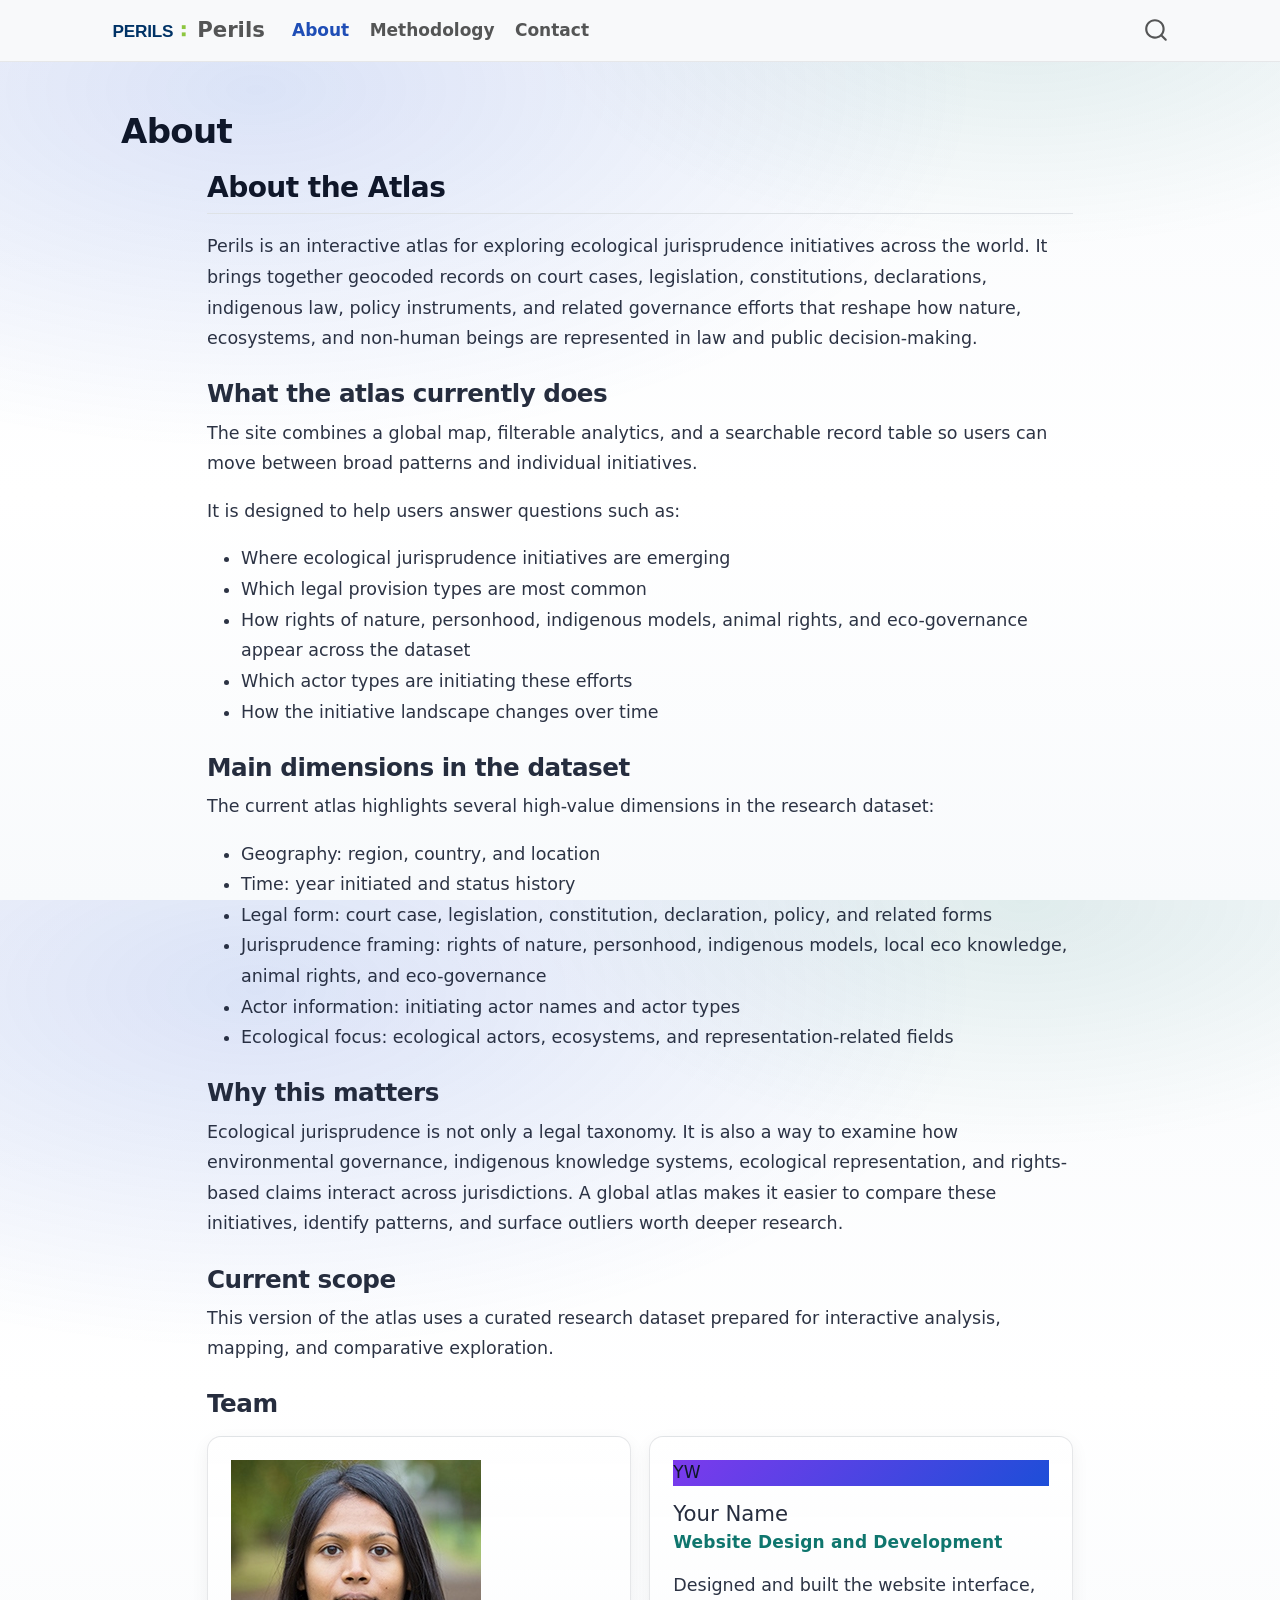
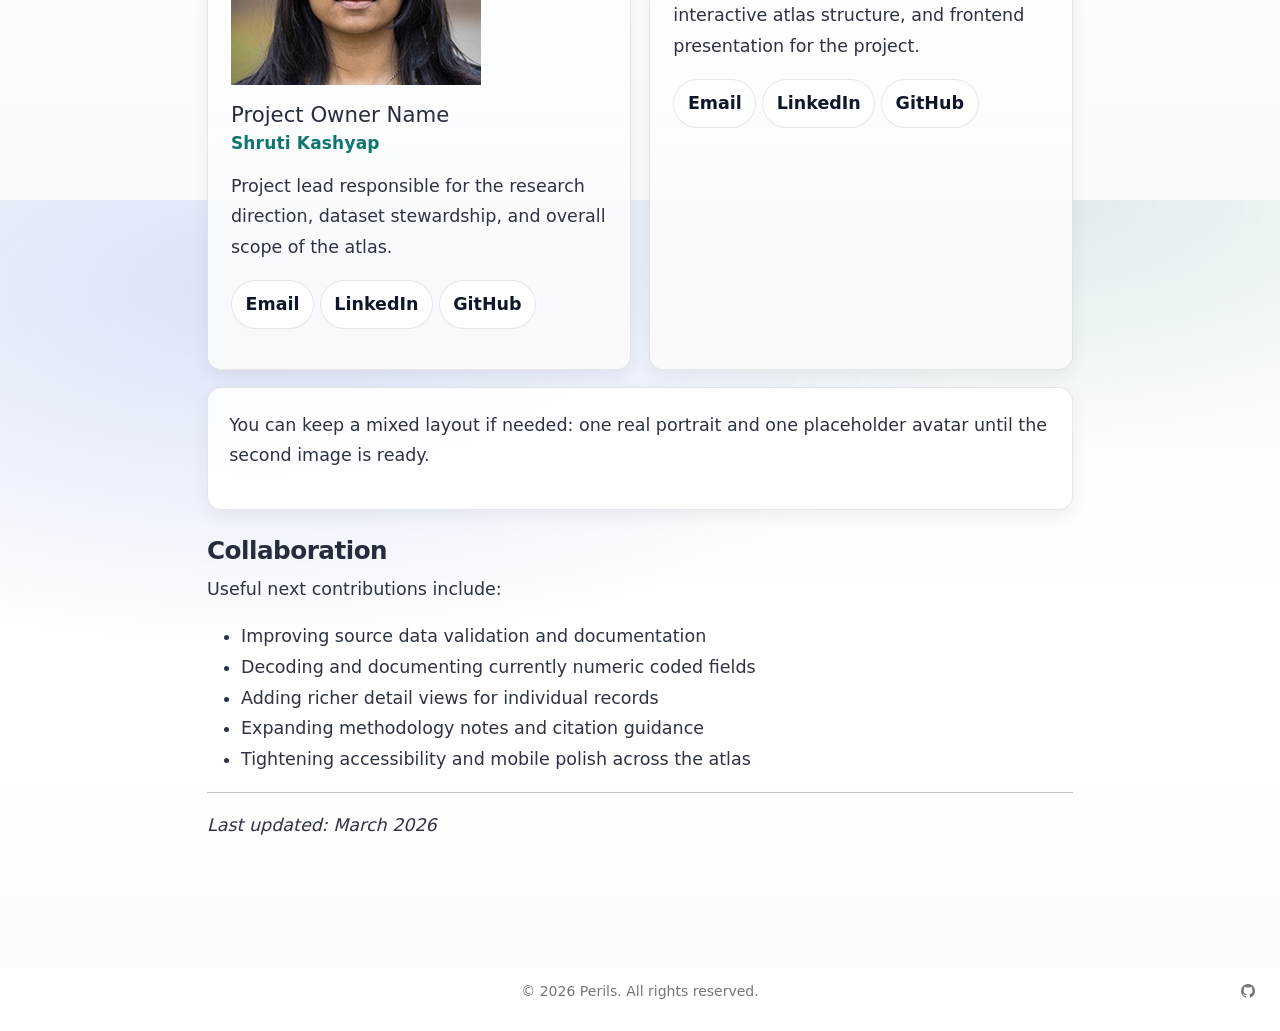
==== commit 0e7b2132: "Update teams" ====
--- a/docs/pages/about.html
+++ b/docs/pages/about.html
@@ -2,12 +2,12 @@
 <html xmlns="http://www.w3.org/1999/xhtml" lang="en" xml:lang="en"><head>
 
 <meta charset="utf-8">
-<meta name="generator" content="quarto-1.8.25">
+<meta name="generator" content="quarto-1.7.31">
 
 <meta name="viewport" content="width=device-width, initial-scale=1.0, user-scalable=yes">
 
 
-<title>about</title>
+<title>About – Perils</title>
 <style>
 code{white-space: pre-wrap;}
 span.smallcaps{font-variant: small-caps;}
@@ -32,15 +32,14 @@
 <meta name="quarto:offset" content="../">
 <script src="../site_libs/quarto-html/quarto.js" type="module"></script>
 <script src="../site_libs/quarto-html/tabsets/tabsets.js" type="module"></script>
-<script src="../site_libs/quarto-html/axe/axe-check.js" type="module"></script>
 <script src="../site_libs/quarto-html/popper.min.js"></script>
 <script src="../site_libs/quarto-html/tippy.umd.min.js"></script>
 <script src="../site_libs/quarto-html/anchor.min.js"></script>
 <link href="../site_libs/quarto-html/tippy.css" rel="stylesheet">
-<link href="../site_libs/quarto-html/quarto-syntax-highlighting-7b89279ff1a6dce999919e0e67d4d9ec.css" rel="stylesheet" id="quarto-text-highlighting-styles">
+<link href="../site_libs/quarto-html/quarto-syntax-highlighting-e1a5c8363afafaef2c763b6775fbf3ca.css" rel="stylesheet" id="quarto-text-highlighting-styles">
 <script src="../site_libs/bootstrap/bootstrap.min.js"></script>
 <link href="../site_libs/bootstrap/bootstrap-icons.css" rel="stylesheet">
-<link href="../site_libs/bootstrap/bootstrap-a2e72b71af42ebea85185b4bf20b2885.min.css" rel="stylesheet" append-hash="true" id="quarto-bootstrap" data-mode="light">
+<link href="../site_libs/bootstrap/bootstrap-8bc7ae17ed768624888fdd80b7f18e3c.min.css" rel="stylesheet" append-hash="true" id="quarto-bootstrap" data-mode="light">
 <script id="quarto-search-options" type="application/json">{
   "location": "navbar",
   "copy-button": false,
@@ -82,8 +81,10 @@
       <div class="navbar-container container-fluid">
       <div class="navbar-brand-container mx-auto">
     <a href="../index.html" class="navbar-brand navbar-brand-logo">
-    <img src="../assets/logo.svg" alt="" class="navbar-logo light-content">
-    <img src="../assets/logo.svg" alt="" class="navbar-logo dark-content">
+    <img src="../assets/logo.svg" alt="" class="navbar-logo">
+    </a>
+    <a class="navbar-brand" href="../index.html">
+    <span class="navbar-title">Perils</span>
     </a>
   </div>
             <div id="quarto-search" class="" title="Search"></div>
@@ -97,6 +98,10 @@
 <span class="menu-text">About</span></a>
   </li>  
   <li class="nav-item">
+    <a class="nav-link" href="../pages/methodology.html"> 
+<span class="menu-text">Methodology</span></a>
+  </li>  
+  <li class="nav-item">
     <a class="nav-link" href="../pages/contact.html"> 
 <span class="menu-text">Contact</span></a>
   </li>  
@@ -113,59 +118,108 @@
 <!-- margin-sidebar -->
     
 <!-- main -->
-<main class="content" id="quarto-document-content"><header id="title-block-header" class="quarto-title-block"></header>
-
-
+<main class="content" id="quarto-document-content">
+
+<header id="title-block-header" class="quarto-title-block default">
+<div class="quarto-title">
+<h1 class="title">About</h1>
+</div>
+
+
+
+<div class="quarto-title-meta">
+
+    
+  
+    
+  </div>
+  
+
+
+</header>
 
 
 <section id="about-the-atlas" class="level2 content-wrap">
 <h2 class="anchored" data-anchor-id="about-the-atlas">About the Atlas</h2>
-<p>The Environmental Risk Atlas is an interactive platform designed to visualize and monitor environmental risks across the globe. Our mission is to provide accessible, data-driven insights into the environmental challenges facing different regions worldwide.</p>
-<section id="our-mission" class="level3">
-<h3 class="anchored" data-anchor-id="our-mission">Our Mission</h3>
-<p>We believe that understanding environmental risks is the first step toward building resilience and developing effective mitigation strategies. By making complex environmental data accessible and interactive, we aim to:</p>
+<p>Perils is an interactive atlas for exploring ecological jurisprudence initiatives across the world. It brings together geocoded records on court cases, legislation, constitutions, declarations, indigenous law, policy instruments, and related governance efforts that reshape how nature, ecosystems, and non-human beings are represented in law and public decision-making.</p>
+<section id="what-the-atlas-currently-does" class="level3">
+<h3 class="anchored" data-anchor-id="what-the-atlas-currently-does">What the atlas currently does</h3>
+<p>The site combines a global map, filterable analytics, and a searchable record table so users can move between broad patterns and individual initiatives.</p>
+<p>It is designed to help users answer questions such as:</p>
 <ul>
-<li><strong>Raise Awareness:</strong> Help communities understand the environmental risks they face</li>
-<li><strong>Support Decision-Making:</strong> Provide policymakers with data-driven insights</li>
-<li><strong>Enable Research:</strong> Facilitate environmental research and analysis</li>
-<li><strong>Foster Collaboration:</strong> Connect stakeholders working on environmental resilience</li>
+<li>Where ecological jurisprudence initiatives are emerging</li>
+<li>Which legal provision types are most common</li>
+<li>How rights of nature, personhood, indigenous models, animal rights, and eco-governance appear across the dataset</li>
+<li>Which actor types are initiating these efforts</li>
+<li>How the initiative landscape changes over time</li>
 </ul>
 </section>
-<section id="what-we-track" class="level3">
-<h3 class="anchored" data-anchor-id="what-we-track">What We Track</h3>
-<p>Our platform monitors four major categories of environmental risks:</p>
-<section id="flood-risks" class="level4 feature-card">
-<h4 class="anchored" data-anchor-id="flood-risks">🌊 Flood Risks</h4>
-<p>Monitoring areas vulnerable to flooding from rivers, coastal surge, and extreme precipitation events.</p>
-</section>
-<section id="drought-conditions" class="level4 feature-card">
-<h4 class="anchored" data-anchor-id="drought-conditions">🌵 Drought Conditions</h4>
-<p>Tracking regions experiencing water scarcity and prolonged periods of insufficient rainfall.</p>
-</section>
-<section id="wildfire-threats" class="level4 feature-card">
-<h4 class="anchored" data-anchor-id="wildfire-threats">🔥 Wildfire Threats</h4>
-<p>Identifying areas at high risk of wildfires due to dry conditions, vegetation, and climate factors.</p>
-</section>
-<section id="storm-events" class="level4 feature-card">
-<h4 class="anchored" data-anchor-id="storm-events">🌪️ Storm Events</h4>
-<p>Monitoring severe weather patterns including hurricanes, cyclones, and extreme storm systems.</p>
-</section>
-</section>
-<section id="get-involved" class="level3">
-<h3 class="anchored" data-anchor-id="get-involved">Get Involved</h3>
-<p>We welcome collaboration from:</p>
+<section id="main-dimensions-in-the-dataset" class="level3">
+<h3 class="anchored" data-anchor-id="main-dimensions-in-the-dataset">Main dimensions in the dataset</h3>
+<p>The current atlas highlights several high-value dimensions in the research dataset:</p>
 <ul>
-<li>Environmental scientists and researchers</li>
-<li>Data scientists and developers</li>
-<li>Policy makers and planners</li>
-<li>Community organizations</li>
-<li>Anyone interested in environmental resilience</li>
+<li>Geography: region, country, and location</li>
+<li>Time: year initiated and status history</li>
+<li>Legal form: court case, legislation, constitution, declaration, policy, and related forms</li>
+<li>Jurisprudence framing: rights of nature, personhood, indigenous models, local eco knowledge, animal rights, and eco-governance</li>
+<li>Actor information: initiating actor names and actor types</li>
+<li>Ecological focus: ecological actors, ecosystems, and representation-related fields</li>
 </ul>
-<p>Visit our <a href="../pages/contact.html">Contact page</a> to get in touch or contribute to the project.</p>
-</section>
-<section id="open-source" class="level3">
-<h3 class="anchored" data-anchor-id="open-source">Open Source</h3>
-<p>This project is open source and available on GitHub. We encourage contributions, feedback, and collaboration from the community.</p>
+</section>
+<section id="why-this-matters" class="level3">
+<h3 class="anchored" data-anchor-id="why-this-matters">Why this matters</h3>
+<p>Ecological jurisprudence is not only a legal taxonomy. It is also a way to examine how environmental governance, indigenous knowledge systems, ecological representation, and rights-based claims interact across jurisdictions. A global atlas makes it easier to compare these initiatives, identify patterns, and surface outliers worth deeper research.</p>
+</section>
+<section id="current-scope" class="level3">
+<h3 class="anchored" data-anchor-id="current-scope">Current scope</h3>
+<p>This version of the atlas uses a curated research dataset prepared for interactive analysis, mapping, and comparative exploration.</p>
+</section>
+<section id="team" class="level3">
+<h3 class="anchored" data-anchor-id="team">Team</h3>
+<div class="team-grid">
+<div class="team-card">
+<p><img src="../assets/shruti-kashyap.jpeg" alt="Portrait of Shruti Kashyap" class="team-photo"></p>
+<section id="project-owner-name" class="level4">
+<h4 class="anchored" data-anchor-id="project-owner-name">Project Owner Name</h4>
+<div class="team-role">
+Shruti Kashyap
+</div>
+<p>Project lead responsible for the research direction, dataset stewardship, and overall scope of the atlas.</p>
+<div class="team-links">
+<p><a href="mailto:owner@example.org">Email</a> <a href="https://www.linkedin.com/in/owner-profile/" target="_blank" rel="noopener noreferrer">LinkedIn</a> <a href="https://github.com/owner-handle" target="_blank" rel="noopener noreferrer">GitHub</a></p>
+</div>
+</section>
+</div>
+<div class="team-card">
+<div class="team-avatar team-avatar-alt" aria-hidden="true">
+YW
+</div>
+<section id="your-name" class="level4">
+<h4 class="anchored" data-anchor-id="your-name">Your Name</h4>
+<div class="team-role">
+Website Design and Development
+</div>
+<p>Designed and built the website interface, interactive atlas structure, and frontend presentation for the project.</p>
+<div class="team-links">
+<p><a href="mailto:you@example.org">Email</a> <a href="https://www.linkedin.com/in/your-profile/" target="_blank" rel="noopener noreferrer">LinkedIn</a> <a href="https://github.com/your-handle" target="_blank" rel="noopener noreferrer">GitHub</a></p>
+</div>
+</section>
+</div>
+</div>
+<div class="detail-card">
+<p>You can keep a mixed layout if needed: one real portrait and one placeholder avatar until the second image is ready.</p>
+</div>
+</section>
+<section id="collaboration" class="level3">
+<h3 class="anchored" data-anchor-id="collaboration">Collaboration</h3>
+<p>Useful next contributions include:</p>
+<ul>
+<li>Improving source data validation and documentation</li>
+<li>Decoding and documenting currently numeric coded fields</li>
+<li>Adding richer detail views for individual records</li>
+<li>Expanding methodology notes and citation guidance</li>
+<li>Tightening accessibility and mobile polish across the atlas</li>
+</ul>
 <hr>
 <p><em>Last updated: March 2026</em></p>
 </section>
@@ -225,14 +279,13 @@
       e.clearSelection();
     }
     const getTextToCopy = function(trigger) {
-      const outerScaffold = trigger.parentElement.cloneNode(true);
-      const codeEl = outerScaffold.querySelector('code');
-      for (const childEl of codeEl.children) {
-        if (isCodeAnnotation(childEl)) {
-          childEl.remove();
-        }
-      }
-      return codeEl.innerText;
+        const codeEl = trigger.previousElementSibling.cloneNode(true);
+        for (const childEl of codeEl.children) {
+          if (isCodeAnnotation(childEl)) {
+            childEl.remove();
+          }
+        }
+        return codeEl.innerText;
     }
     const clipboard = new window.ClipboardJS('.code-copy-button:not([data-in-quarto-modal])', {
       text: getTextToCopy
@@ -591,7 +644,7 @@
     <div class="nav-footer-right">
       <ul class="footer-items list-unstyled">
     <li class="nav-item compact">
-    <a class="nav-link" href="https://github.com/Amareteklay/perils">
+    <a class="nav-link" href="https://github.com/shrutirkashyap/perils">
       <i class="bi bi-github" role="img">
 </i> 
     </a>
--- a/docs/site_libs/quarto-html/quarto-syntax-highlighting-e1a5c8363afafaef2c763b6775fbf3ca.css
+++ b/docs/site_libs/quarto-html/quarto-syntax-highlighting-e1a5c8363afafaef2c763b6775fbf3ca.css
@@ -0,0 +1,236 @@
+/* quarto syntax highlight colors */
+:root {
+  --quarto-hl-ot-color: #003B4F;
+  --quarto-hl-at-color: #657422;
+  --quarto-hl-ss-color: #20794D;
+  --quarto-hl-an-color: #5E5E5E;
+  --quarto-hl-fu-color: #4758AB;
+  --quarto-hl-st-color: #20794D;
+  --quarto-hl-cf-color: #003B4F;
+  --quarto-hl-op-color: #5E5E5E;
+  --quarto-hl-er-color: #AD0000;
+  --quarto-hl-bn-color: #AD0000;
+  --quarto-hl-al-color: #AD0000;
+  --quarto-hl-va-color: #111111;
+  --quarto-hl-bu-color: inherit;
+  --quarto-hl-ex-color: inherit;
+  --quarto-hl-pp-color: #AD0000;
+  --quarto-hl-in-color: #5E5E5E;
+  --quarto-hl-vs-color: #20794D;
+  --quarto-hl-wa-color: #5E5E5E;
+  --quarto-hl-do-color: #5E5E5E;
+  --quarto-hl-im-color: #00769E;
+  --quarto-hl-ch-color: #20794D;
+  --quarto-hl-dt-color: #AD0000;
+  --quarto-hl-fl-color: #AD0000;
+  --quarto-hl-co-color: #5E5E5E;
+  --quarto-hl-cv-color: #5E5E5E;
+  --quarto-hl-cn-color: #8f5902;
+  --quarto-hl-sc-color: #5E5E5E;
+  --quarto-hl-dv-color: #AD0000;
+  --quarto-hl-kw-color: #003B4F;
+}
+
+/* other quarto variables */
+:root {
+  --quarto-font-monospace: SFMono-Regular, Menlo, Monaco, Consolas, "Liberation Mono", "Courier New", monospace;
+}
+
+/* syntax highlight based on Pandoc's rules */
+pre > code.sourceCode > span {
+  color: #003B4F;
+}
+
+code.sourceCode > span {
+  color: #003B4F;
+}
+
+div.sourceCode,
+div.sourceCode pre.sourceCode {
+  color: #003B4F;
+}
+
+/* Normal */
+code span {
+  color: #003B4F;
+}
+
+/* Alert */
+code span.al {
+  color: #AD0000;
+  font-style: inherit;
+}
+
+/* Annotation */
+code span.an {
+  color: #5E5E5E;
+  font-style: inherit;
+}
+
+/* Attribute */
+code span.at {
+  color: #657422;
+  font-style: inherit;
+}
+
+/* BaseN */
+code span.bn {
+  color: #AD0000;
+  font-style: inherit;
+}
+
+/* BuiltIn */
+code span.bu {
+  font-style: inherit;
+}
+
+/* ControlFlow */
+code span.cf {
+  color: #003B4F;
+  font-weight: bold;
+  font-style: inherit;
+}
+
+/* Char */
+code span.ch {
+  color: #20794D;
+  font-style: inherit;
+}
+
+/* Constant */
+code span.cn {
+  color: #8f5902;
+  font-style: inherit;
+}
+
+/* Comment */
+code span.co {
+  color: #5E5E5E;
+  font-style: inherit;
+}
+
+/* CommentVar */
+code span.cv {
+  color: #5E5E5E;
+  font-style: italic;
+}
+
+/* Documentation */
+code span.do {
+  color: #5E5E5E;
+  font-style: italic;
+}
+
+/* DataType */
+code span.dt {
+  color: #AD0000;
+  font-style: inherit;
+}
+
+/* DecVal */
+code span.dv {
+  color: #AD0000;
+  font-style: inherit;
+}
+
+/* Error */
+code span.er {
+  color: #AD0000;
+  font-style: inherit;
+}
+
+/* Extension */
+code span.ex {
+  font-style: inherit;
+}
+
+/* Float */
+code span.fl {
+  color: #AD0000;
+  font-style: inherit;
+}
+
+/* Function */
+code span.fu {
+  color: #4758AB;
+  font-style: inherit;
+}
+
+/* Import */
+code span.im {
+  color: #00769E;
+  font-style: inherit;
+}
+
+/* Information */
+code span.in {
+  color: #5E5E5E;
+  font-style: inherit;
+}
+
+/* Keyword */
+code span.kw {
+  color: #003B4F;
+  font-weight: bold;
+  font-style: inherit;
+}
+
+/* Operator */
+code span.op {
+  color: #5E5E5E;
+  font-style: inherit;
+}
+
+/* Other */
+code span.ot {
+  color: #003B4F;
+  font-style: inherit;
+}
+
+/* Preprocessor */
+code span.pp {
+  color: #AD0000;
+  font-style: inherit;
+}
+
+/* SpecialChar */
+code span.sc {
+  color: #5E5E5E;
+  font-style: inherit;
+}
+
+/* SpecialString */
+code span.ss {
+  color: #20794D;
+  font-style: inherit;
+}
+
+/* String */
+code span.st {
+  color: #20794D;
+  font-style: inherit;
+}
+
+/* Variable */
+code span.va {
+  color: #111111;
+  font-style: inherit;
+}
+
+/* VerbatimString */
+code span.vs {
+  color: #20794D;
+  font-style: inherit;
+}
+
+/* Warning */
+code span.wa {
+  color: #5E5E5E;
+  font-style: italic;
+}
+
+.prevent-inlining {
+  content: "</";
+}
+
+/*# sourceMappingURL=c735b2cac6c846c1abc72f5ce1520814.css.map */
--- a/docs/assets/styles.css
+++ b/docs/assets/styles.css
@@ -1,268 +1,348 @@
-/* =========================================================
-   Perils — Modern polish + dashboard UI + Observable Inputs
-   Save as: assets/styles.css
-   ========================================================= */
-
-/* ---------- Design tokens ---------- */
-:root{
-  --surface: rgba(255,255,255,0.86);
+:root {
+  --surface: rgba(255, 255, 255, 0.88);
+  --surface-strong: rgba(255, 255, 255, 0.96);
   --text: #0f172a;
   --muted: #475569;
-
-  --primary-color: #2c3e50;
-  --secondary-color: #3498db;
-
+  --primary-color: #1d4ed8;
+  --secondary-color: #0f766e;
+  --border: rgba(15, 23, 42, 0.1);
   --radius: 14px;
-
   --shadow-sm: 0 6px 18px rgba(2, 8, 23, 0.06);
-  --shadow-md: 0 18px 40px rgba(2, 8, 23, 0.10);
-
-  --border: rgba(15, 23, 42, 0.10);
-}
-
-/* ---------- Base ---------- */
-body{
+  --shadow-md: 0 18px 40px rgba(2, 8, 23, 0.1);
+}
+
+body {
   color: var(--text);
   font-family: system-ui, -apple-system, "Segoe UI", Roboto, Arial, sans-serif;
   -webkit-font-smoothing: antialiased;
   -moz-osx-font-smoothing: grayscale;
-
   background:
-    radial-gradient(1200px 600px at 20% 10%, rgba(52,152,219,0.16), transparent 60%),
-    radial-gradient(900px 450px at 80% 0%, rgba(231,76,60,0.10), transparent 55%),
-    linear-gradient(180deg, #f7f9fc 0%, #ffffff 55%, #f7f9fc 100%);
-}
-
-#quarto-content, .page-columns, main.content{
+    radial-gradient(1200px 600px at 20% 10%, rgba(29, 78, 216, 0.14), transparent 60%),
+    radial-gradient(900px 450px at 80% 0%, rgba(15, 118, 110, 0.11), transparent 55%),
+    linear-gradient(180deg, #f8fafc 0%, #ffffff 55%, #f8fafc 100%);
+}
+
+#quarto-content,
+.page-columns,
+main.content {
   padding-top: 1.25rem;
 }
 
-h1, h2, h3{ letter-spacing: -0.02em; }
-h1{ font-weight: 750; line-height: 1.1; }
-h2{ font-weight: 700; margin-top: 2rem; }
-
-/* ---------- Navbar ---------- */
-.navbar{
-  border-bottom: 1px solid rgba(15,23,42,0.08);
+h1,
+h2,
+h3 {
+  letter-spacing: -0.02em;
+}
+
+h1 {
+  font-weight: 760;
+  line-height: 1.08;
+}
+
+h2 {
+  font-weight: 700;
+  margin-top: 2rem;
+}
+
+.navbar {
+  border-bottom: 1px solid rgba(15, 23, 42, 0.08);
   backdrop-filter: blur(10px);
 }
-.navbar .navbar-brand{
+
+.navbar .navbar-brand,
+.navbar .nav-link {
   font-weight: 700;
-  letter-spacing: -0.01em;
-}
-.navbar .nav-link{
-  font-weight: 600;
-  opacity: 0.92;
-}
-.navbar .nav-link:hover{ opacity: 1; }
-
-.navbar-dark{
-  background: rgba(15,23,42,0.92) !important;
-  border-bottom: 1px solid rgba(255,255,255,0.10);
-}
-
-.navbar .container-fluid{
+}
+
+.navbar .container-fluid {
   max-width: 1100px;
   margin: 0 auto;
 }
 
-/* ---------- Cards / sections ---------- */
-.card, .filter-section, .feature-card, .about-section, .contact-form{
+.card,
+.filter-section,
+.feature-card,
+.about-section,
+.contact-form,
+.detail-card,
+.team-card {
   background: var(--surface);
   border: 1px solid var(--border);
   border-radius: var(--radius);
   box-shadow: var(--shadow-sm);
 }
 
-.filter-section{ padding: 1.25rem; }
-
-.feature-card{
-  border-left: 4px solid rgba(52,152,219,0.9);
-  padding-left: 1.5rem;
-}
-
-/* ---------- Stat cards ---------- */
-.stat-card{
+.filter-section,
+.detail-card,
+.contact-form {
+  padding: 1.25rem;
+}
+
+.detail-card {
+  margin-top: 1rem;
+}
+
+.feature-card {
+  border-left: 4px solid rgba(29, 78, 216, 0.9);
+  padding: 1rem 1.25rem;
+}
+
+.stat-card {
   border-radius: var(--radius);
   box-shadow: var(--shadow-md);
-  padding: 1.5rem 1.25rem;
+  padding: 1.2rem 1.1rem;
   position: relative;
   overflow: hidden;
 }
-.stat-card::after{
-  content:"";
-  position:absolute;
-  inset:-60px -60px auto auto;
+
+.stat-card::after {
+  content: "";
+  position: absolute;
+  inset: -60px -60px auto auto;
   width: 180px;
   height: 180px;
-  background: radial-gradient(circle at 30% 30%, rgba(255,255,255,0.35), transparent 60%);
+  background: radial-gradient(circle at 30% 30%, rgba(255, 255, 255, 0.28), transparent 60%);
   transform: rotate(10deg);
 }
-.stat-card h3{ font-size: 2.2rem; margin: 0; }
-.stat-card p{ margin: 0.45rem 0 0 0; opacity: 0.92; }
-
-/* ---------- Hero ---------- */
-.hero{ margin: 0.5rem 0 1.25rem 0; }
-.hero-inner{
-  padding: 1.25rem;
-  border-radius: 16px;
-  border: 1px solid rgba(15,23,42,0.10);
-  background: rgba(255,255,255,0.86);
-  box-shadow: 0 16px 38px rgba(2,8,23,0.08);
-}
-.hero h1{ margin: 0 0 0.35rem 0; }
-.hero-subtitle{
+
+.stat-card h3 {
+  font-size: 1.9rem;
+  margin: 0;
+}
+
+.stat-card p {
+  margin: 0.35rem 0 0;
+  opacity: 0.92;
+}
+
+.hero {
+  margin: 0.5rem 0 1.25rem;
+}
+
+.hero-inner {
+  padding: 1.5rem;
+  border-radius: 18px;
+  border: 1px solid rgba(15, 23, 42, 0.1);
+  background: var(--surface-strong);
+  box-shadow: 0 16px 38px rgba(2, 8, 23, 0.08);
+}
+
+.hero-inner h1 {
+  margin: 0 0 0.45rem;
+}
+
+.hero-subtitle {
   color: var(--muted);
-  font-size: 1.05rem;
-  line-height: 1.55;
-}
-
-/* ---------- KPI grid ---------- */
-.kpi-grid{
+  font-size: 1.06rem;
+  line-height: 1.6;
+  max-width: 760px;
+}
+
+.kpi-grid {
   display: grid;
   grid-template-columns: 1fr;
   gap: 0.85rem;
-  margin: 0.85rem 0 0 0;
-}
-
-/* ---------- Map container ---------- */
-.map-container{
-  height: 650px;
+  margin-top: 0.85rem;
+}
+
+.map-container {
+  height: 680px;
   width: 100%;
   border-radius: 16px;
   overflow: hidden;
-  border: 1px solid rgba(15,23,42,0.10);
-  box-shadow: 0 18px 42px rgba(2,8,23,0.10);
-  background: rgba(255,255,255,0.94);
-  position: relative;
-}
-.map-inner{ height: 100%; width: 100%; }
-
-.leaflet-control{
+  border: 1px solid rgba(15, 23, 42, 0.1);
+  box-shadow: 0 18px 42px rgba(2, 8, 23, 0.1);
+  background: rgba(255, 255, 255, 0.94);
+}
+
+.map-inner {
+  height: 100%;
+  width: 100%;
+}
+
+.leaflet-control {
   border-radius: 12px !important;
   overflow: hidden;
-  box-shadow: 0 10px 26px rgba(2,8,23,0.14);
-}
-.leaflet-bar a{ border-radius: 0 !important; }
-
-/* ---------- Legend ---------- */
-.legend{
+  box-shadow: 0 10px 26px rgba(2, 8, 23, 0.14);
+}
+
+.legend {
   display: flex;
-  gap: 14px;
+  gap: 12px;
   flex-wrap: wrap;
   margin-top: 12px;
   padding: 10px 12px;
   border-radius: 14px;
-  border: 1px solid rgba(15,23,42,0.10);
-  background: rgba(255,255,255,0.86);
-}
-.legend-item{
+  border: 1px solid rgba(15, 23, 42, 0.1);
+  background: rgba(255, 255, 255, 0.9);
+}
+
+.legend-item {
   display: inline-flex;
   align-items: center;
   gap: 8px;
   font-weight: 600;
   color: #334155;
 }
-.legend-item::before{
-  content:"";
+
+.legend-item::before {
+  display: none;
+}
+
+.legend-dot {
   width: 12px;
   height: 12px;
   border-radius: 999px;
   display: inline-block;
-  box-shadow: 0 6px 14px rgba(2,8,23,0.15);
-}
-.legend-item:nth-child(1)::before{ background: #3498db; }
-.legend-item:nth-child(2)::before{ background: #f39c12; }
-.legend-item:nth-child(3)::before{ background: #e74c3c; }
-.legend-item:nth-child(4)::before{ background: #9b59b6; }
-
-/* =========================================================
-   Contact form (Observable Inputs) — cleaned + fixed layout
-   ========================================================= */
-
-.contact-form{
-  max-width: 750px;
+  box-shadow: 0 6px 14px rgba(2, 8, 23, 0.15);
+}
+
+.team-grid {
+  display: grid;
+  grid-template-columns: repeat(2, minmax(0, 1fr));
+  gap: 1.1rem;
+  margin-top: 1rem;
+}
+
+.team-card {
+  padding: 1.35rem;
+  background: linear-gradient(180deg, rgba(255, 255, 255, 0.96), rgba(248, 250, 252, 0.92));
+}
+
+.team-card h4 {
+  margin: 0.9rem 0 0.2rem;
+  font-size: 1.25rem;
+}
+
+.team-role {
+  color: var(--secondary-color);
+  font-weight: 700;
+  letter-spacing: 0.01em;
+  margin-bottom: 0.85rem;
+}
+
+\.team-avatar,`r`n.team-photo {
+  width: 68px;
+  height: 68px;
+  border-radius: 999px;
+  display: grid;
+  place-items: center;
+  font-weight: 800;
+  font-size: 1.15rem;
+  color: #ffffff;
+  background: linear-gradient(135deg, #1d4ed8, #0f766e);
+  box-shadow: 0 14px 28px rgba(29, 78, 216, 0.2);
+}
+
+.team-avatar-alt {
+  background: linear-gradient(135deg, #7c3aed, #1d4ed8);
+}
+
+.team-links {
+  display: flex;
+  flex-wrap: wrap;
+  gap: 0.7rem;
+  margin-top: 1rem;
+}
+
+.team-links a {
+  display: inline-flex;
+  align-items: center;
+  padding: 0.5rem 0.8rem;
+  border-radius: 999px;
+  border: 1px solid rgba(15, 23, 42, 0.1);
+  background: rgba(255, 255, 255, 0.86);
+  color: #0f172a;
+  text-decoration: none;
+  font-weight: 600;
+}
+
+.team-links a:hover {
+  border-color: rgba(29, 78, 216, 0.22);
+  color: #1d4ed8;
+}
+
+.contact-form {
+  max-width: 760px;
   margin: 1.5rem auto;
-  padding: 1.25rem;
-}
-
-/* Hide Quarto code copy button inside the card */
-.contact-form .code-copy-button{ display: none !important; }
-
-/* Kill Observable “blue bar” borders and padding */
+}
+
+.contact-form .code-copy-button {
+  display: none !important;
+}
+
 .contact-form .observablehq,
 .contact-form .observablehq--inspect,
 .contact-form .observablehq--field,
 .contact-form form,
-.contact-form fieldset{
+.contact-form fieldset,
+.filter-section .observablehq,
+.filter-section .observablehq--inspect,
+.filter-section .observablehq--field,
+.filter-section form,
+.filter-section fieldset {
   border-left: none !important;
   padding-left: 0 !important;
   max-width: 100% !important;
 }
 
-/* Force single-column stacking (fixes textarea + button placement) */
-.contact-form form{
+.contact-form form,
+.filter-section form {
   display: grid !important;
   grid-template-columns: 1fr !important;
   gap: 0.6rem !important;
-  margin: 0 0 0.9rem 0 !important;
-}
-
-/* Labels */
-.contact-form form > label{
+  margin: 0 0 0.9rem !important;
+}
+
+.contact-form form > label,
+.filter-section form > label {
   font-weight: 650;
-  color: rgba(15,23,42,0.80);
+  color: rgba(15, 23, 42, 0.8);
   margin: 0;
 }
 
-/* Controls */
 .contact-form input,
 .contact-form select,
-.contact-form textarea{
+.contact-form textarea,
+.filter-section input,
+.filter-section select,
+.filter-section textarea {
   width: 100% !important;
   box-sizing: border-box;
-  padding: 0.7rem 0.85rem;
-  border: 1px solid rgba(15,23,42,0.14);
+  padding: 0.72rem 0.85rem;
+  border: 1px solid rgba(15, 23, 42, 0.14);
   border-radius: 12px;
   font-size: 1rem;
-  background: rgba(255,255,255,0.92);
+  background: rgba(255, 255, 255, 0.94);
   transition: box-shadow 0.2s, border-color 0.2s;
 }
 
-/* Select arrow */
-.contact-form select{
-  appearance: none;
-  background-image:
-    linear-gradient(45deg, transparent 50%, rgba(15,23,42,0.55) 50%),
-    linear-gradient(135deg, rgba(15,23,42,0.55) 50%, transparent 50%);
-  background-position:
-    calc(100% - 18px) 50%,
-    calc(100% - 13px) 50%;
-  background-size: 6px 6px, 6px 6px;
-  background-repeat: no-repeat;
-  padding-right: 2.25rem;
-}
-
-/* Focus */
 .contact-form input:focus,
 .contact-form select:focus,
-.contact-form textarea:focus{
+.contact-form textarea:focus,
+.filter-section input:focus,
+.filter-section select:focus,
+.filter-section textarea:focus {
   outline: none;
-  border-color: rgba(52,152,219,0.55);
-  box-shadow: 0 0 0 4px rgba(52,152,219,0.18);
-}
-
-.contact-form textarea{
+  border-color: rgba(29, 78, 216, 0.55);
+  box-shadow: 0 0 0 4px rgba(29, 78, 216, 0.18);
+}
+
+.contact-form textarea {
   min-height: 160px;
   resize: vertical;
 }
 
-/* Button */
-.contact-form button{
+.filter-section input[type="range"] {
+  padding: 0;
+}
+
+.contact-form button,
+.filter-section button {
   width: 100% !important;
   display: block !important;
   margin-top: 0.25rem;
-  background-color: var(--secondary-color);
+  background-color: var(--primary-color);
   color: white;
   padding: 0.85rem 1rem;
   border: none;
@@ -271,92 +351,91 @@
   cursor: pointer;
   font-weight: 700;
   transition: background-color 0.2s, transform 0.2s, box-shadow 0.2s;
-  box-shadow: 0 10px 22px rgba(52,152,219,0.22);
-}
-
-.contact-form button:hover{
-  background-color: var(--primary-color);
-  box-shadow: 0 14px 28px rgba(44,62,80,0.22);
+  box-shadow: 0 10px 22px rgba(29, 78, 216, 0.22);
+}
+
+.contact-form button:hover,
+.filter-section button:hover {
+  background-color: #1e3a8a;
+  box-shadow: 0 14px 28px rgba(30, 58, 138, 0.22);
   transform: translateY(-1px);
 }
 
-/* Success message */
-.form-success{
+.form-success {
   padding: 1rem;
   margin-top: 1rem;
   border-radius: 12px;
-  border: 1px solid rgba(34,197,94,0.30);
-  background: rgba(34,197,94,0.10);
-  color: rgba(21,87,36,0.95);
-}
-
-/* Mobile */
-@media (max-width: 480px){
-  .contact-form{ padding: 1rem; }
-  .contact-form input, .contact-form select, .contact-form textarea{
-    padding: 0.65rem 0.75rem;
-  }
-}
-
-/* ---------- Footer ---------- */
-.page-footer{
+  border: 1px solid rgba(34, 197, 94, 0.3);
+  background: rgba(34, 197, 94, 0.1);
+  color: rgba(21, 87, 36, 0.95);
+}
+
+.content-wrap {
+  max-width: 900px;
+  margin: 0 auto;
+  padding: 0.25rem 1rem 2rem;
+}
+
+.content-wrap p,
+.content-wrap li {
+  line-height: 1.75;
+  color: rgba(15, 23, 42, 0.88);
+  font-size: 1.03rem;
+}
+
+.content-wrap h2 {
+  margin-top: 1.75rem;
+}
+
+.page-footer {
   margin-top: 4rem;
   padding-top: 2rem;
-  border-top: 1px solid rgba(15,23,42,0.10);
+  border-top: 1px solid rgba(15, 23, 42, 0.1);
   color: var(--muted);
 }
-.page-footer a{
+
+.page-footer a {
   color: inherit;
   text-decoration: none;
-  border-bottom: 1px solid rgba(71,85,105,0.35);
-}
-.page-footer a:hover{
-  border-bottom-color: rgba(71,85,105,0.75);
-}
-
-/* ---------- Observable inputs in filter-section ---------- */
-.filter-section form{
-  display: grid;
-  grid-template-columns: 1fr;
-  gap: 0.45rem;
-  margin: 0 0 0.95rem 0;
-}
-.filter-section form > label{
-  font-weight: 650;
-  color: #334155;
-  margin: 0;
-}
-.filter-section select,
-.filter-section input[type="number"],
-.filter-section input[type="text"]{
-  width: 100%;
-  border-radius: 12px;
-  border: 1px solid rgba(15,23,42,0.14);
-  padding: 0.6rem 0.75rem;
-  background: rgba(255,255,255,0.92);
-}
-.filter-section input[type="range"]{ width: 100%; }
-.filter-section select:focus,
-.filter-section input:focus{
-  outline: none;
-  border-color: rgba(52,152,219,0.55);
-  box-shadow: 0 0 0 4px rgba(52,152,219,0.18);
-}
-.filter-section .observablehq,
-.filter-section .observablehq--inspect,
-.filter-section .observablehq--field{
-  max-width: 100%;
-}
-
-/* ---------- Centered content pages ---------- */
-.content-wrap{
-  max-width: 900px;
-  margin: 0 auto;
-  padding: 0.25rem 1rem 2rem 1rem;
-}
-.content-wrap p{
-  line-height: 1.75;
-  color: rgba(15,23,42,0.88);
-  font-size: 1.03rem;
-}
-.content-wrap h2{ margin-top: 1.75rem; }+  border-bottom: 1px solid rgba(71, 85, 105, 0.35);
+}
+
+.page-footer a:hover {
+  border-bottom-color: rgba(71, 85, 105, 0.75);
+}
+
+@media (max-width: 768px) {
+  .map-container {
+    height: 500px;
+  }
+
+  .hero-inner {
+    padding: 1.2rem;
+  }
+
+  .team-grid {
+    grid-template-columns: 1fr;
+  }
+}
+
+@media (max-width: 480px) {
+  .contact-form,
+  .filter-section,
+  .detail-card,
+  .team-card {
+    padding: 1rem;
+  }
+
+  .contact-form input,
+  .contact-form select,
+  .contact-form textarea,
+  .filter-section input,
+  .filter-section select,
+  .filter-section textarea {
+    padding: 0.66rem 0.75rem;
+  }
+
+  .map-container {
+    height: 420px;
+  }
+}
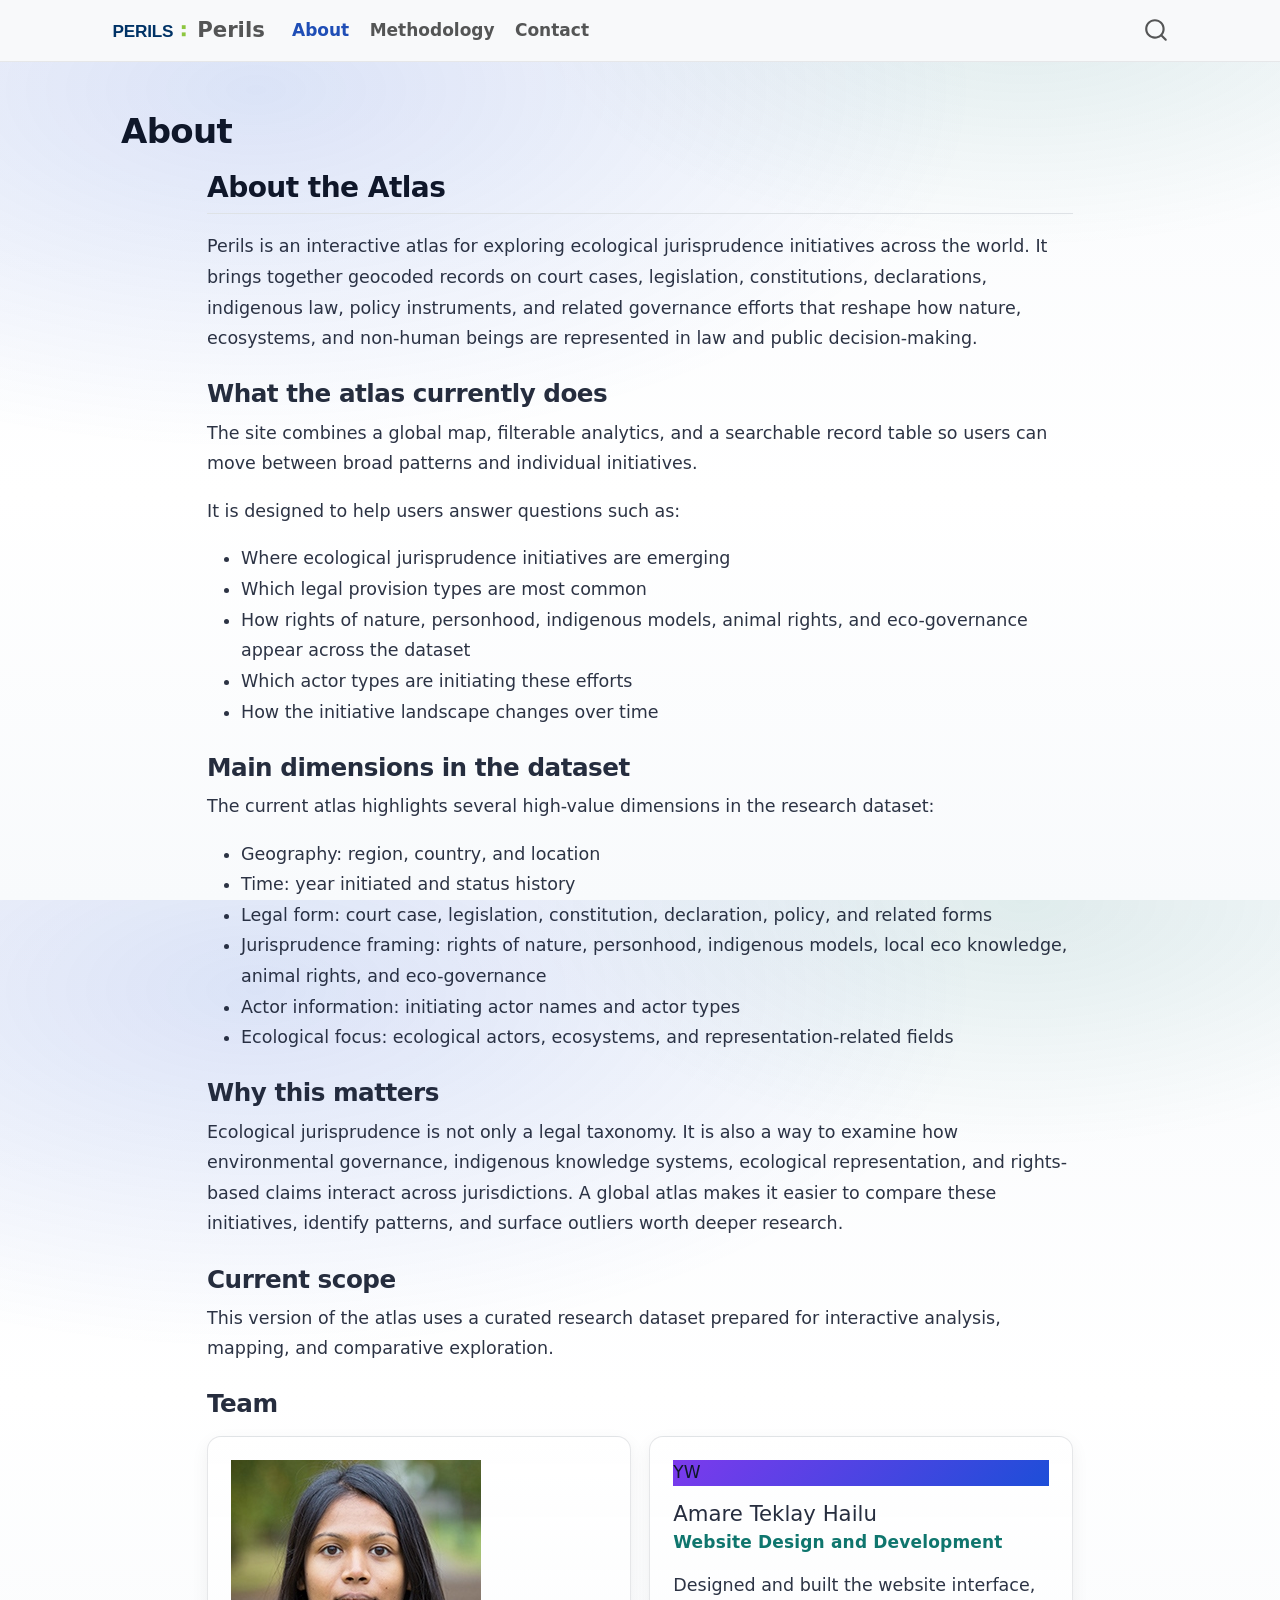
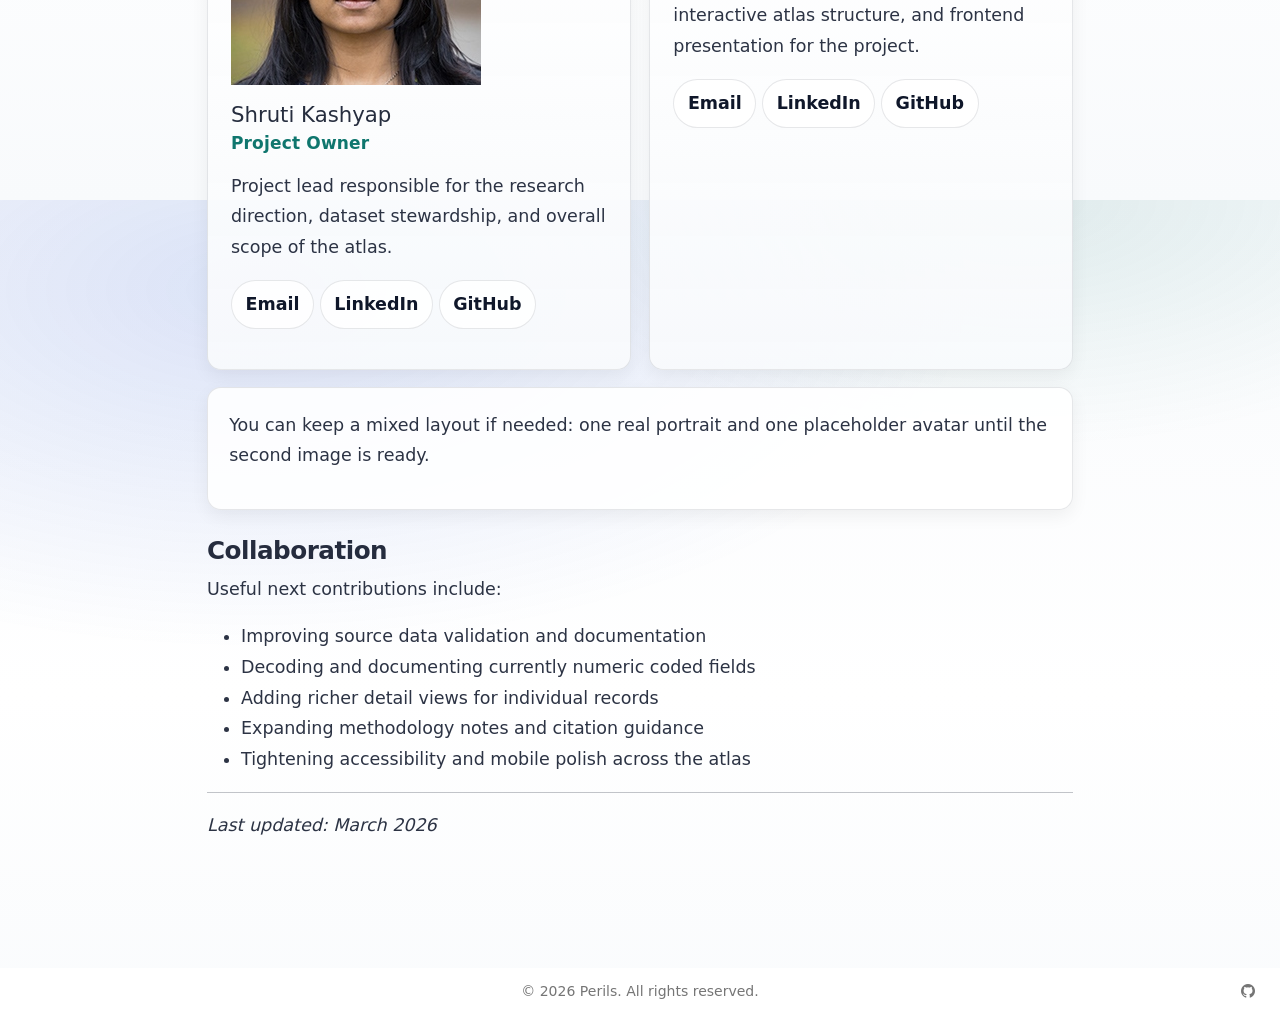
==== commit 1214095a: "Update teams in about" ====
--- a/docs/pages/about.html
+++ b/docs/pages/about.html
@@ -179,14 +179,14 @@
 <div class="team-grid">
 <div class="team-card">
 <p><img src="../assets/shruti-kashyap.jpeg" alt="Portrait of Shruti Kashyap" class="team-photo"></p>
-<section id="project-owner-name" class="level4">
-<h4 class="anchored" data-anchor-id="project-owner-name">Project Owner Name</h4>
+<section id="shruti-kashyap" class="level4">
+<h4 class="anchored" data-anchor-id="shruti-kashyap">Shruti Kashyap</h4>
 <div class="team-role">
-Shruti Kashyap
+Project Owner
 </div>
 <p>Project lead responsible for the research direction, dataset stewardship, and overall scope of the atlas.</p>
 <div class="team-links">
-<p><a href="mailto:owner@example.org">Email</a> <a href="https://www.linkedin.com/in/owner-profile/" target="_blank" rel="noopener noreferrer">LinkedIn</a> <a href="https://github.com/owner-handle" target="_blank" rel="noopener noreferrer">GitHub</a></p>
+<p><a href="mailto:shruti.kashyap@su.se">Email</a> <a href="https://www.linkedin.com/in/owner-profile/" target="_blank" rel="noopener noreferrer">LinkedIn</a> <a href="https://github.com/shrutirkashyap" target="_blank" rel="noopener noreferrer">GitHub</a></p>
 </div>
 </section>
 </div>
@@ -194,14 +194,14 @@
 <div class="team-avatar team-avatar-alt" aria-hidden="true">
 YW
 </div>
-<section id="your-name" class="level4">
-<h4 class="anchored" data-anchor-id="your-name">Your Name</h4>
+<section id="amare-teklay-hailu" class="level4">
+<h4 class="anchored" data-anchor-id="amare-teklay-hailu">Amare Teklay Hailu</h4>
 <div class="team-role">
 Website Design and Development
 </div>
 <p>Designed and built the website interface, interactive atlas structure, and frontend presentation for the project.</p>
 <div class="team-links">
-<p><a href="mailto:you@example.org">Email</a> <a href="https://www.linkedin.com/in/your-profile/" target="_blank" rel="noopener noreferrer">LinkedIn</a> <a href="https://github.com/your-handle" target="_blank" rel="noopener noreferrer">GitHub</a></p>
+<p><a href="mailto:amare.hailu@kva.se">Email</a> <a href="https://www.linkedin.com/in/amareteklay/" target="_blank" rel="noopener noreferrer">LinkedIn</a> <a href="https://github.com/amareteklay" target="_blank" rel="noopener noreferrer">GitHub</a></p>
 </div>
 </section>
 </div>
